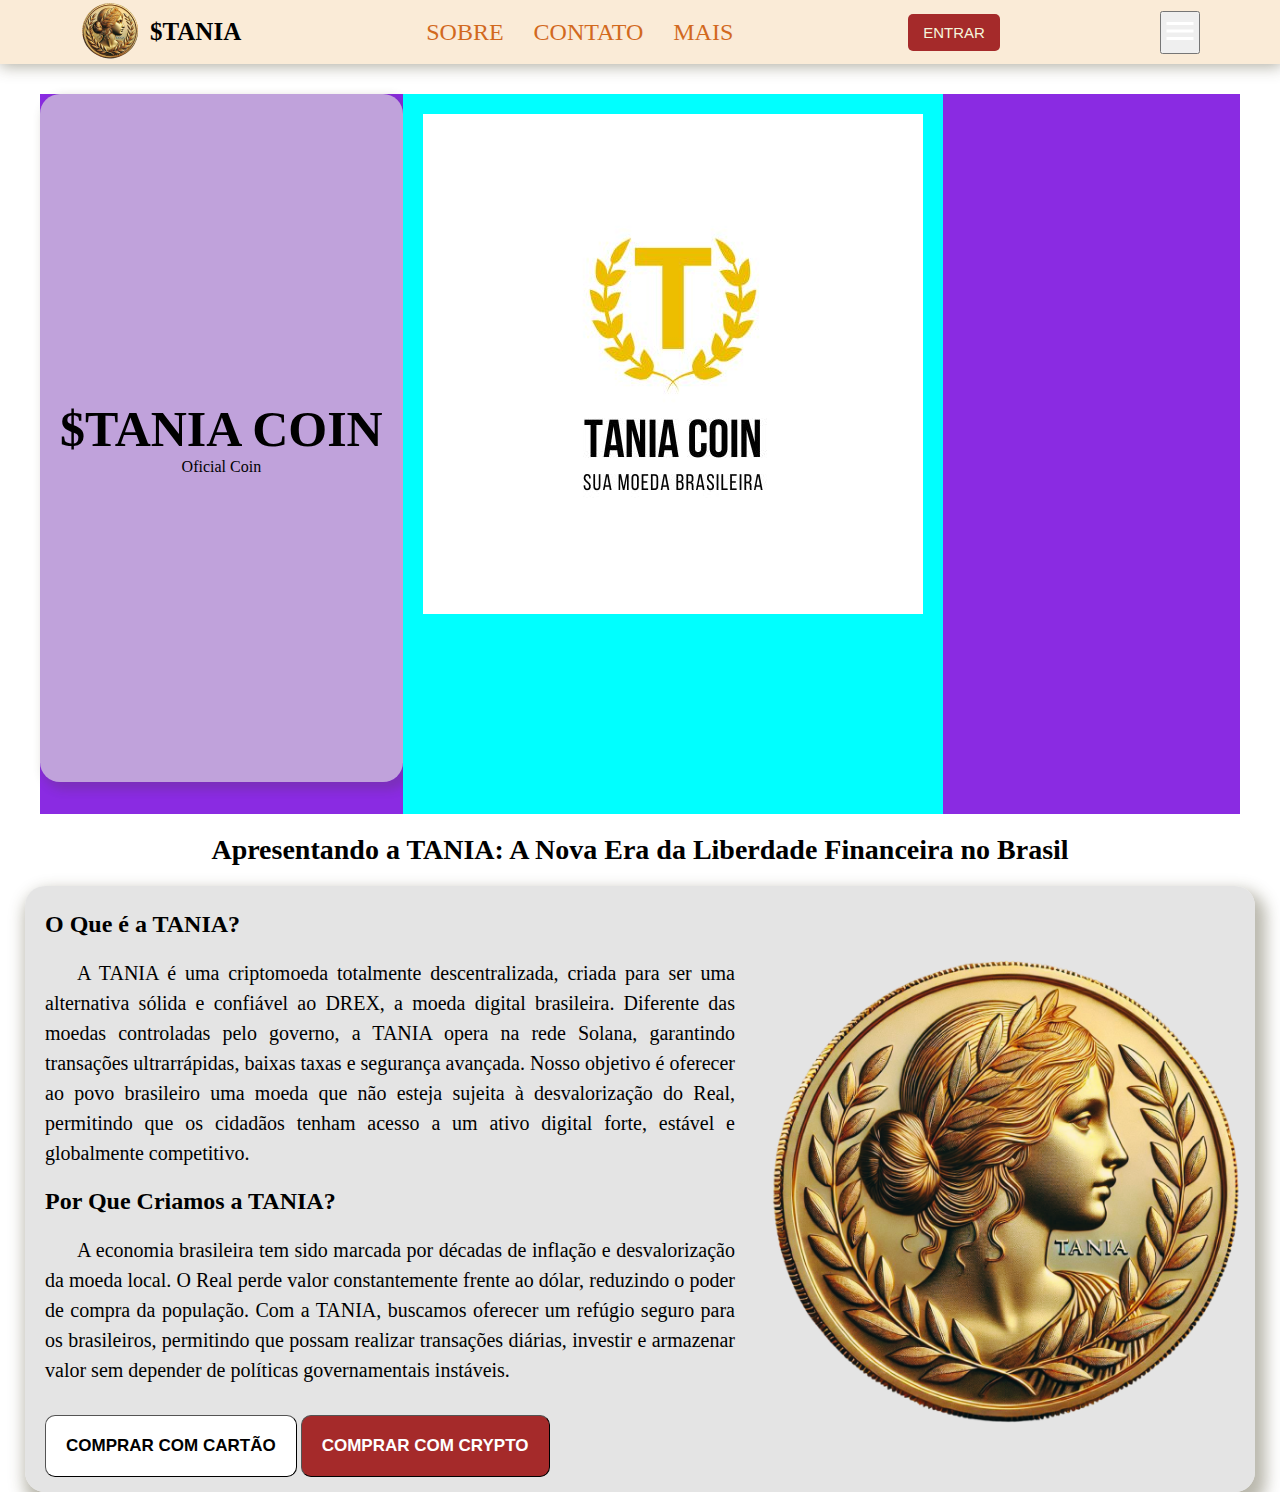
==== index.html @ 2df61f04 "adicionando novas funcionalidades" ====
<!DOCTYPE html>
<html lang="pt-br">
<head>
    <meta charset="UTF-8">
    <meta name="viewport" content="width=device-width, initial-scale=1.0">
    <title>TANIA COIN</title>
    <link rel="stylesheet" href="style.css">

    <!-- https://melaniameme.com/ -->

</head>
<body>

    <header>
        <nav class="nav-bar">
            <div class="nav-logo">
                <a href="/index.html"><img src="img/moeda_logo_60x60.png" alt="alt"></a>
                <p>$TANIA</p>
            </div>

            <div class="nav-list">
                <ul>
                    <li class="nav-item"><a href="#" class="nav-link">SOBRE</a></li>
                    <li class="nav-item"><a href="#" class="nav-link">CONTATO</a></li>
                    <li class="nav-item"><a href="#" class="nav-link">MAIS</a></li>
                </ul>
            </div>

            <div class="login-button">
                <button><a href="#">ENTRAR</a></button>
            </div>

            <div class="mobile-menu-icon">
                <button onclick="menuShow()"><img class="icon" src="img/icon/menu_white_36dp.svg"></button>
            </div>
        </nav>

        <!-- menu responsivo para celular-->
        <div class="mobile-menu">
            <ul>
                <li class="nav-item"><a href="#" class="nav-link">SOBRE</a></li>
                <li class="nav-item"><a href="#" class="nav-link">CONTATO</a></li>
                <li class="nav-item"><a href="#" class="nav-link">MAIS</a></li>
            </ul>

            <div class="login-button">
                <button><a href="#">ENTRAR</a></button>
            </div>
        </div>
    </header>


    <!-- Seção principal -->
    <main>
        <section class="secao-main">
            <div class="div-intro">
                <h1>$TANIA COIN</h1>
                <p>Oficial Coin</p>
                
            </div>

            <div class="div-intro-foto_wallpaper">
                <img src="img/wallpaper/foto_wallpaper_intro_white.jpg" alt="">
            </div>
        </section>

        <div class="quebra-texto">
            <h1>Apresentando a TANIA: A Nova Era da Liberdade Financeira no Brasil</h1>
        </div>

        <section class="secao-main2">
            
            <div class="div-texto">
              
                <h2>O Que é a TANIA?</h2>
                
                <p>A TANIA é uma criptomoeda totalmente descentralizada, criada para ser uma alternativa sólida e confiável ao DREX, a moeda digital brasileira. Diferente das moedas controladas pelo governo, a TANIA opera na rede Solana, garantindo transações ultrarrápidas, baixas taxas e segurança avançada.
                Nosso objetivo é oferecer ao povo brasileiro uma moeda que não esteja sujeita à desvalorização do Real, permitindo que os cidadãos tenham acesso a um ativo digital forte, estável e globalmente competitivo.</p>

                <h2>Por Que Criamos a TANIA?</h2>
                
                <p>A economia brasileira tem sido marcada por décadas de inflação e desvalorização da moeda local. O Real perde valor constantemente frente ao dólar, reduzindo o poder de compra da população. Com a TANIA, buscamos oferecer um refúgio seguro para os brasileiros, permitindo que possam realizar transações diárias, investir e armazenar valor sem depender de políticas governamentais instáveis.</p>

                <div class="btn-compras">
                    <button class="btn-buy-card">COMPRAR COM CARTÃO</button>
                    <button class="btn-buy-crypto">COMPRAR COM CRYPTO</button>
                </div>

            </div>

            <div class="div-foto">
                <h1><img src="img/moeda_logo_1080x1080.png" alt="foto" width="500px" height="500px"></h1>
            </div>

        </section>
    </main>
</body>
</html>
---- style.css ----
* {
    padding: 0px;
    margin: 0px;
}

:root {
    --font-primary: 'PlayfairDisplay-VariableFont_wght', serif;
    --font-secondary: 'BebasNeue-Regular', sans-serif;
}

/* --------------------- configuração dos menu (inicio) --------------------- */

header {
    background-color: antiquewhite;
    margin-bottom: 30px;
}

.nav-bar {
    color: black;
    display: flex;
    align-items: center;
    justify-content: space-around;
    box-shadow: 1px 1px 15px 1px rgba(71, 66, 37, 0.445);
}

.nav-logo {
    display: flex;
    align-items: center;
}

.nav-logo p {
    font-family: var(--font-primary);
    padding: 10px;
    font-weight: bolder;
    font-size: 25px;
}

.nav-list {
    display: flex;
    align-items: center;
}

.nav-list ul {
    display: flex;
    justify-content: center;
    list-style: none;
}

li:hover {
    /* colocar depois */
}

.nav-item {
    margin: 0 15px;
}

.nav-link {
    text-decoration: none;
    font-size: 1.5rem;
    color: chocolate;
    font-weight: 400;
}

.login.button {
    padding: 10px;
}

button:hover {
    box-shadow: 1px 1px 15px 8px rgba(231, 202, 39, 0.651);
}

.login-button button {
    border: none;
    background-color: brown;
    padding: 10px 15px;
    border-radius: 5px;
}


.login-button button > a {
    font-family: Arial, Helvetica, sans-serif;
    font-size: 15px;
    text-decoration: none;
    color: beige;
}


/*adicionar mais tarde as funcoes do mobile menu */
.mobile-menu {
    display: none;
}



/* -------------------- secao 1 inicio do site -------------------- */
.secao-main {
    margin: auto;
    text-align: center;
    max-width: 1200px;
    height: 80vh;
    display: flex;
    background-color: blueviolet;
}

.div-intro {
    font-family: var(--font-primary);
    padding: 20px;
    background-color: rgba(216, 216, 216, 0.692);
    border-radius: 20px;
    box-shadow: 5px 5px 10px 3px rgba(71, 66, 37, 0.205);
    
    /* Centraliza a div dentro do container */
    display: flex;
    flex-direction: column;
    justify-content: center; /* Centraliza verticalmente */
    align-items: center; /* Centraliza horizontalmente */
    height: 90%; /* Garante que ocupa 90% a altura do container */
}



.div-intro-foto_wallpaper {
    padding: 20px;
    background-color: aqua;
}



.secao-main h1 {
    font-size: 50px;
}


.quebra-texto {
    text-align: center;
    padding: 20px;
    font-size: 14px;
}

.secao-main2 {
    margin: auto;
    align-items: center;
    background-color: rgba(216, 216, 216, 0.692);
    display: flex;
    justify-content: space-around; /* organiza os itens no centro */
    padding: 15px;
    max-width: 1200px;
    border-radius: 20px;
    box-shadow: 5px 10px 15px 6px rgba(71, 66, 37, 0.377);
}

.div-texto {
    max-width: 700px;
}

.div-texto h2 {
    padding: 10px 10px 10px 0px;
}

.div-texto p {
    line-height: 1.5; /*espaços entre linhas*/
    text-indent: 2rem; /* indenta o texto */
    padding: 10px 10px 10px 0px;
    text-align: justify;
    font-size: 20px;
}


.btn-compras {
    margin-top: 20px;
}

.btn-buy-card {
    font-weight: bolder;
    font-size: 17px;
    padding: 20px;
    border-radius: 10px;
    border-width: 1px;
    background-color: rgb(255, 255, 255);
}

.btn-buy-crypto {
    font-weight: bolder;
    font-size: 17px;
    color: white;
    padding: 20px;
    border-radius: 10px;
    border-width: 1px;
    background-color: brown;
}

.div-foto {
    text-align: center;
    width: 30rem;
}
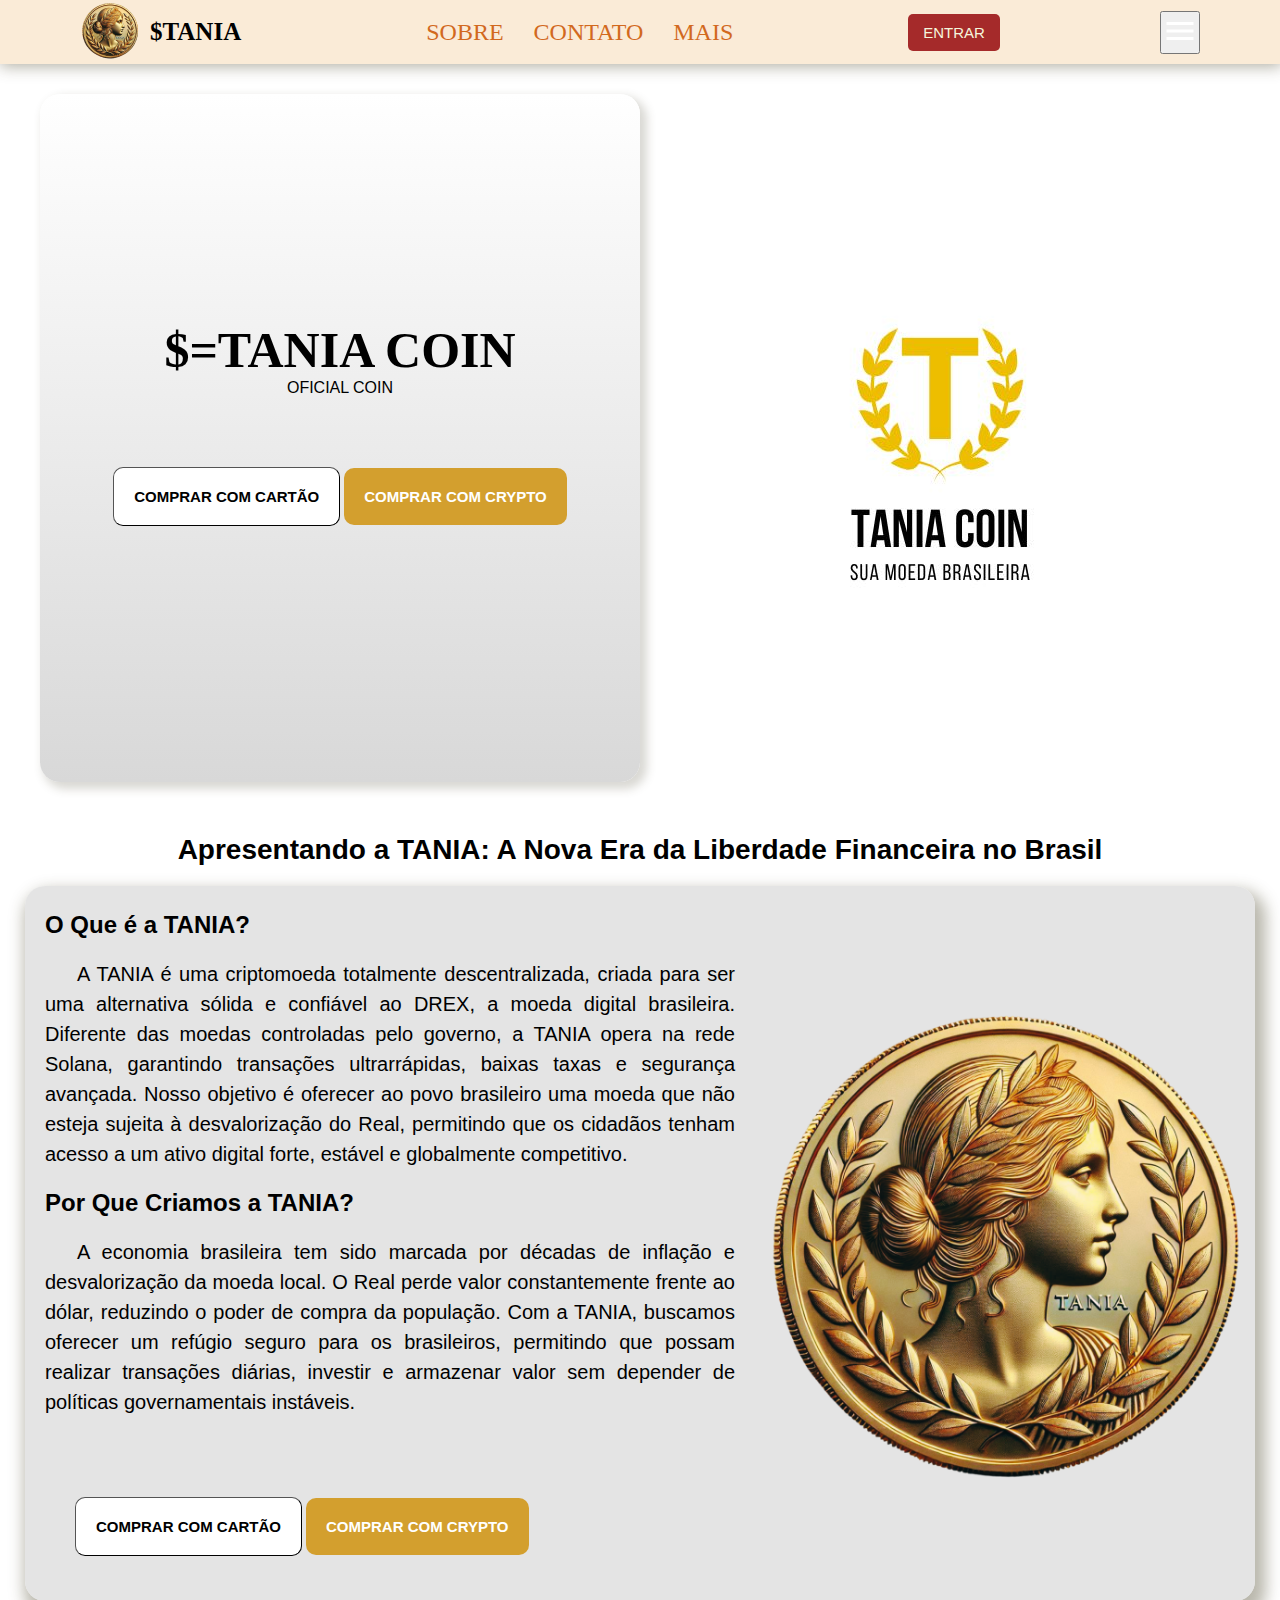
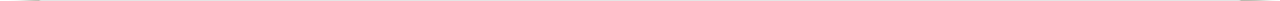
==== commit ec10cd1d: "ANIMACAO NA IMG PRINCIPAL" ====
--- a/index.html
+++ b/index.html
@@ -54,13 +54,18 @@
     <main>
         <section class="secao-main">
             <div class="div-intro">
-                <h1>$TANIA COIN</h1>
-                <p>Oficial Coin</p>
+                <h1>$=TANIA COIN</h1>
+                <p>OFICIAL COIN</p>
+
+                <div class="btn-compras">
+                    <button class="btn-buy-card">COMPRAR COM CARTÃO</button>
+                    <button class="btn-buy-crypto">COMPRAR COM CRYPTO</button>
+                </div>
                 
             </div>
 
             <div class="div-intro-foto_wallpaper">
-                <img src="img/wallpaper/foto_wallpaper_intro_white.jpg" alt="">
+                <img src="img/wallpaper/foto_wallpaper_intro_white.jpg" id="foto-wallpaper" alt="img T">
             </div>
         </section>
 
@@ -94,5 +99,8 @@
 
         </section>
     </main>
+
+    <script src="script.js"></script>
+
 </body>
 </html>--- a/style.css
+++ b/style.css
@@ -99,15 +99,17 @@
     max-width: 1200px;
     height: 80vh;
     display: flex;
-    background-color: blueviolet;
+    
+    
 }
 
 .div-intro {
+    flex: 1; /* Faz com que as duas divs ocupem o mesmo espaço */
     font-family: var(--font-primary);
     padding: 20px;
-    background-color: rgba(216, 216, 216, 0.692);
+    background-image: linear-gradient(to top, rgb(216, 216, 216), rgb(255, 255, 255));
     border-radius: 20px;
-    box-shadow: 5px 5px 10px 3px rgba(71, 66, 37, 0.205);
+    box-shadow: 5px 5px 10px 2px rgba(71, 66, 37, 0.205);
     
     /* Centraliza a div dentro do container */
     display: flex;
@@ -117,12 +119,23 @@
     height: 90%; /* Garante que ocupa 90% a altura do container */
 }
 
+.div-intro p {
+    font-family: var(--font-secondary);
+    font-weight: 500;
+    transition: 0.9s;
+}
 
 
 .div-intro-foto_wallpaper {
-    padding: 20px;
-    background-color: aqua;
-}
+    display: flex;
+    text-align: center;
+    align-items: center;
+    flex-direction: column;
+    justify-content: center;
+    flex: 1; /* Faz com que as duas divs ocupem o mesmo espaço */
+    padding: 20px;
+}
+
 
 
 
@@ -135,6 +148,7 @@
     text-align: center;
     padding: 20px;
     font-size: 14px;
+    font-family: var(--font-secondary);
 }
 
 .secao-main2 {
@@ -154,10 +168,12 @@
 }
 
 .div-texto h2 {
+    font-family: var(--font-secondary);
     padding: 10px 10px 10px 0px;
 }
 
 .div-texto p {
+    font-family: var(--font-secondary);
     line-height: 1.5; /*espaços entre linhas*/
     text-indent: 2rem; /* indenta o texto */
     padding: 10px 10px 10px 0px;
@@ -167,12 +183,13 @@
 
 
 .btn-compras {
-    margin-top: 20px;
+    padding: 30px;
+    padding-top: 70px;
 }
 
 .btn-buy-card {
     font-weight: bolder;
-    font-size: 17px;
+    font-size: 15px;
     padding: 20px;
     border-radius: 10px;
     border-width: 1px;
@@ -181,15 +198,17 @@
 
 .btn-buy-crypto {
     font-weight: bolder;
-    font-size: 17px;
+    font-size: 15px;
     color: white;
     padding: 20px;
     border-radius: 10px;
     border-width: 1px;
-    background-color: brown;
+    background-color: rgb(211, 159, 46);
+    border: none;
 }
 
 .div-foto {
     text-align: center;
     width: 30rem;
 }
+
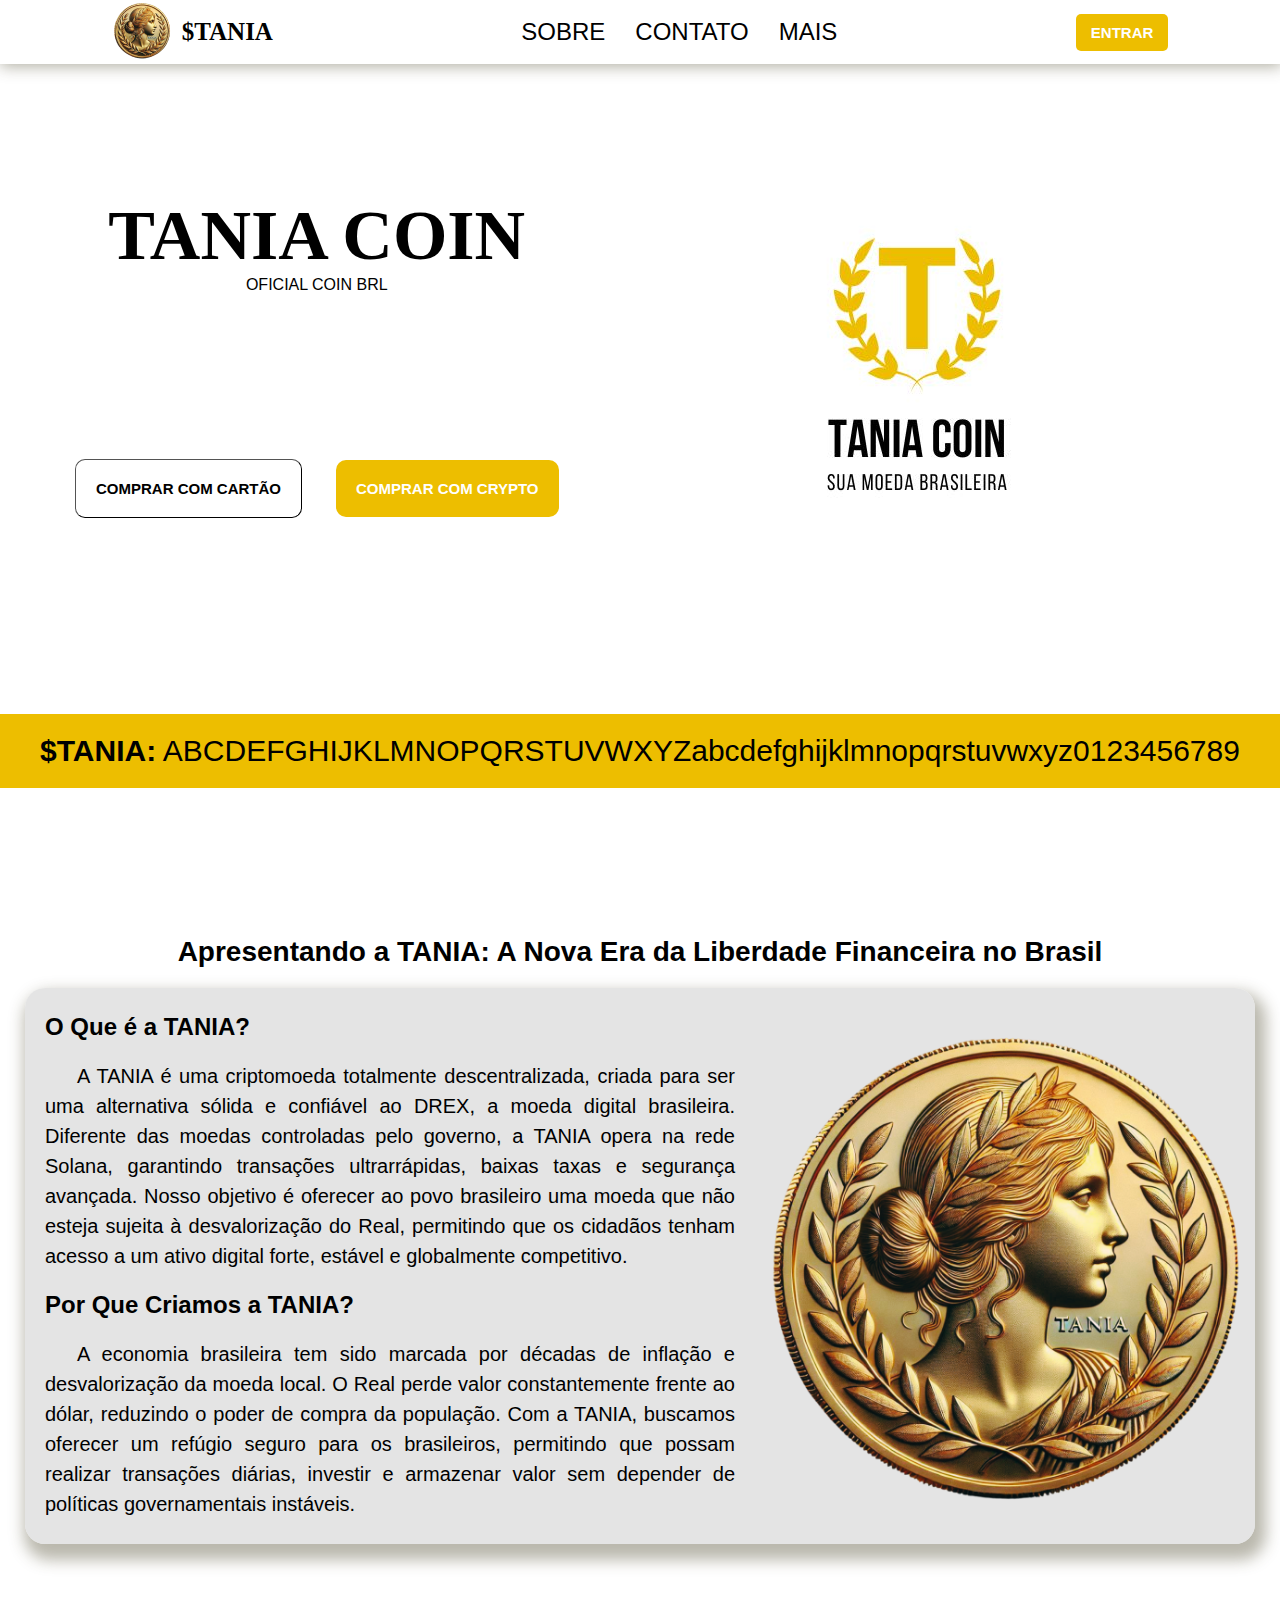
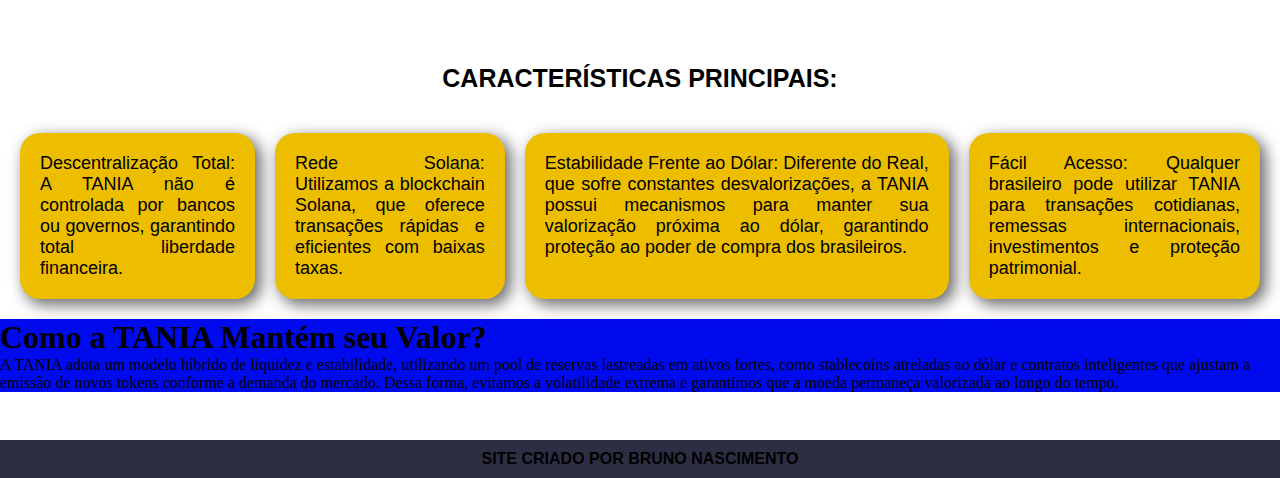
==== commit 7da2e84d: "dando continuidade do projeto" ====
--- a/index.html
+++ b/index.html
@@ -54,8 +54,8 @@
     <main>
         <section class="secao-main">
             <div class="div-intro">
-                <h1>$=TANIA COIN</h1>
-                <p>OFICIAL COIN</p>
+                <h1>TANIA COIN</h1>
+                <p>OFICIAL COIN BRL</p>
 
                 <div class="btn-compras">
                     <button class="btn-buy-card">COMPRAR COM CARTÃO</button>
@@ -67,8 +67,17 @@
             <div class="div-intro-foto_wallpaper">
                 <img src="img/wallpaper/foto_wallpaper_intro_white.jpg" id="foto-wallpaper" alt="img T">
             </div>
+
         </section>
 
+        <section class="secao-token-id">
+            <div class="div-token">
+                <h1> <strong>$TANIA:</strong> ABCDEFGHIJKLMNOPQRSTUVWXYZabcdefghijklmnopqrstuvwxyz0123456789 
+                </h1>
+            </div>
+        </section>
+
+        
         <div class="quebra-texto">
             <h1>Apresentando a TANIA: A Nova Era da Liberdade Financeira no Brasil</h1>
         </div>
@@ -86,11 +95,6 @@
                 
                 <p>A economia brasileira tem sido marcada por décadas de inflação e desvalorização da moeda local. O Real perde valor constantemente frente ao dólar, reduzindo o poder de compra da população. Com a TANIA, buscamos oferecer um refúgio seguro para os brasileiros, permitindo que possam realizar transações diárias, investir e armazenar valor sem depender de políticas governamentais instáveis.</p>
 
-                <div class="btn-compras">
-                    <button class="btn-buy-card">COMPRAR COM CARTÃO</button>
-                    <button class="btn-buy-crypto">COMPRAR COM CRYPTO</button>
-                </div>
-
             </div>
 
             <div class="div-foto">
@@ -98,6 +102,50 @@
             </div>
 
         </section>
+
+        <section class="secao-main3">
+
+            <div class="div-caracteristicas">
+                
+                <h1>
+                    CARACTERÍSTICAS PRINCIPAIS:
+                </h1>
+                
+                <div class="div-texto-caracteristicas">
+                    <p class="text-item">
+                        Descentralização Total: A TANIA não é controlada por bancos ou governos, garantindo total liberdade financeira.
+                    </p>
+
+                    <p class="text-item">
+                        Rede Solana: Utilizamos a blockchain Solana, que oferece transações rápidas e eficientes com baixas taxas.                       
+                    </p>
+
+                    <p class="text-item">
+                        Estabilidade Frente ao Dólar: Diferente do Real, que sofre constantes desvalorizações, a TANIA possui mecanismos para manter sua valorização próxima ao dólar, garantindo proteção ao poder de compra dos brasileiros.
+                    </p>
+                
+                    <p class="text-item">
+                        Fácil Acesso: Qualquer brasileiro pode utilizar TANIA para transações cotidianas, remessas internacionais, investimentos e proteção patrimonial.
+                    </p>
+                </div>
+            </div>
+
+        </section>
+
+        <section class="secao-main4">
+
+            <div class="div-conteudo">
+                <h1>Como a TANIA Mantém seu Valor?</h1>
+                <p>
+                    A TANIA adota um modelo híbrido de liquidez e estabilidade, utilizando um pool de reservas lastreadas em ativos fortes, como stablecoins atreladas ao dólar e contratos inteligentes que ajustam a emissão de novos tokens conforme a demanda do mercado. Dessa forma, evitamos a volatilidade extrema e garantimos que a moeda permaneça valorizada ao longo do tempo.
+                </p>
+            </div>
+
+        </section>
+
+
+        <footer>SITE CRIADO POR BRUNO NASCIMENTO</footer>
+
     </main>
 
     <script src="script.js"></script>
--- a/style.css
+++ b/style.css
@@ -3,6 +3,35 @@
     margin: 0px;
 }
 
+/* cores composta */
+:root {
+    --cor-composto1: #F5EC20;
+    --cor-composto2: #F59F20;
+    --cor-composto3: #F57B20;
+    --cor-composto4: #AD932B;
+    --cor-composto5: #6E5837;
+    --cor-composto6: #6E6337;
+    --cor-composto7: #000BED; 
+    --cor-composto8: #0056ED;
+    --cor-composto9: #4200ED;
+    --cor-composto10: #374B6E;
+    --cor-composto11: #2D2E43;
+    --cor-composto12: #7500ED;
+    --cor-composto13: #46376E;
+}
+
+
+/*cores monocromatico*/
+:root {
+    --cor1: #EDBE00; /* Cor Principal*/
+    --cor2: #CAA23C;
+    --cor3: #A0884A;
+    --cor4: #75694A;
+    --cor5: #4B463C;
+    --cor6: #33312B;
+}
+
+
 :root {
     --font-primary: 'PlayfairDisplay-VariableFont_wght', serif;
     --font-secondary: 'BebasNeue-Regular', sans-serif;
@@ -11,7 +40,7 @@
 /* --------------------- configuração dos menu (inicio) --------------------- */
 
 header {
-    background-color: antiquewhite;
+    background-color: white;
     margin-bottom: 30px;
 }
 
@@ -37,13 +66,13 @@
 
 .nav-list {
     display: flex;
-    align-items: center;
+    align-items: center;   
 }
 
 .nav-list ul {
     display: flex;
     justify-content: center;
-    list-style: none;
+    list-style: none;   
 }
 
 li:hover {
@@ -55,10 +84,10 @@
 }
 
 .nav-link {
+    font-family: var(--font-secondary);
     text-decoration: none;
     font-size: 1.5rem;
-    color: chocolate;
-    font-weight: 400;
+    color: black;
 }
 
 .login.button {
@@ -71,7 +100,7 @@
 
 .login-button button {
     border: none;
-    background-color: brown;
+    background-color: var(--cor1);
     padding: 10px 15px;
     border-radius: 5px;
 }
@@ -81,7 +110,8 @@
     font-family: Arial, Helvetica, sans-serif;
     font-size: 15px;
     text-decoration: none;
-    color: beige;
+    color: white;
+    font-weight: 600;
 }
 
 
@@ -90,6 +120,11 @@
     display: none;
 }
 
+/*adicionar mais tarde as funcoes do mobile menu */
+.mobile-menu-icon {
+    display: none;
+}
+
 
 
 /* -------------------- secao 1 inicio do site -------------------- */
@@ -97,32 +132,59 @@
     margin: auto;
     text-align: center;
     max-width: 1200px;
-    height: 80vh;
+    /*height: 80vh;*/
     display: flex;
     
     
 }
 
 .div-intro {
-    flex: 1; /* Faz com que as duas divs ocupem o mesmo espaço */
     font-family: var(--font-primary);
     padding: 20px;
-    background-image: linear-gradient(to top, rgb(216, 216, 216), rgb(255, 255, 255));
-    border-radius: 20px;
-    box-shadow: 5px 5px 10px 2px rgba(71, 66, 37, 0.205);
     
     /* Centraliza a div dentro do container */
     display: flex;
     flex-direction: column;
     justify-content: center; /* Centraliza verticalmente */
     align-items: center; /* Centraliza horizontalmente */
-    height: 90%; /* Garante que ocupa 90% a altura do container */
+}
+
+.div-intro h1 {
+    font-size: 70px;
 }
 
 .div-intro p {
     font-family: var(--font-secondary);
     font-weight: 500;
     transition: 0.9s;
+}
+
+
+.btn-compras {
+    padding-top: 150px;
+    
+}
+
+.btn-buy-card {
+    margin: 15px;
+    font-weight: bolder;
+    font-size: 15px;
+    padding: 20px;
+    border-radius: 10px;
+    border-width: 1px;
+    background-color: rgb(255, 255, 255);
+}
+
+.btn-buy-crypto {
+    margin: 15px;
+    font-weight: bolder;
+    font-size: 15px;
+    color: white;
+    padding: 20px;
+    border-radius: 10px;
+    border-width: 1px;
+    background-color: var(--cor1);
+    border: none;
 }
 
 
@@ -137,10 +199,20 @@
 }
 
 
-
-
-.secao-main h1 {
-    font-size: 50px;
+/* -------------------- secao 1 FINAL -------------------- */
+
+
+.div-token {
+    background-color: var(--cor1);
+    font-family: var(--font-secondary);
+    font-size: 15px;
+    text-align: center;
+    padding: 20px;
+    margin: 5rem 0px 8rem;
+}
+
+.div-token h1 {
+    font-weight: 500;
 }
 
 
@@ -151,6 +223,8 @@
     font-family: var(--font-secondary);
 }
 
+
+/* -------------------- secao 2 INICIO -------------------- */
 .secao-main2 {
     margin: auto;
     align-items: center;
@@ -161,6 +235,7 @@
     max-width: 1200px;
     border-radius: 20px;
     box-shadow: 5px 10px 15px 6px rgba(71, 66, 37, 0.377);
+    margin-bottom: 100px;
 }
 
 .div-texto {
@@ -182,33 +257,76 @@
 }
 
 
-.btn-compras {
-    padding: 30px;
-    padding-top: 70px;
-}
-
-.btn-buy-card {
+.div-foto {
+    text-align: center;
+    width: 30rem;
+}
+
+
+/* -------------------- secao 2 FINAL -------------------- */
+
+
+
+
+
+/* -------------------- secao 3 INCIO -------------------- */
+
+
+.div-caracteristicas {
+    text-align: center;
+    max-width: 1500px;
+    margin: auto;
+    font-family: var(--font-secondary);
+}
+
+.div-caracteristicas h1 {
+    font-size: 25px;
+    padding: 20px;
+}
+
+.div-texto-caracteristicas {
+    text-align: justify;
+    padding: 10px;
+    display: flex;
+    border-radius: 20px;
+}
+
+.div-texto-caracteristicas P {
+    font-size: 18px;
+}
+
+.text-item {
+    padding: 20px;
+    background-color: var(--cor1);
+    display: flex;
+    margin: 10px;
+    border-radius: 20px;
+    box-shadow: 5px 5px 15px 1px rgba(0, 0, 0, 0.589);
+}
+
+
+
+/* -------------------- secao 3 FINAL -------------------- */
+
+
+
+footer {
+    margin: 3rem 0px 0px 0px;
+    font-family: var(--font-secondary);
     font-weight: bolder;
-    font-size: 15px;
-    padding: 20px;
-    border-radius: 10px;
-    border-width: 1px;
-    background-color: rgb(255, 255, 255);
-}
-
-.btn-buy-crypto {
-    font-weight: bolder;
-    font-size: 15px;
-    color: white;
-    padding: 20px;
-    border-radius: 10px;
-    border-width: 1px;
-    background-color: rgb(211, 159, 46);
-    border: none;
-}
-
-.div-foto {
-    text-align: center;
-    width: 30rem;
-}
-
+    background-color: var(--cor-composto11);
+    padding: 10px;
+    text-align: center;
+}
+
+
+/* -------------------- SECAO 4 INCIO -------------------- */
+
+.div-conteudo {
+    background-color: #000BED;
+}
+
+
+
+
+/* -------------------- SECAO 4 FIM -------------------- */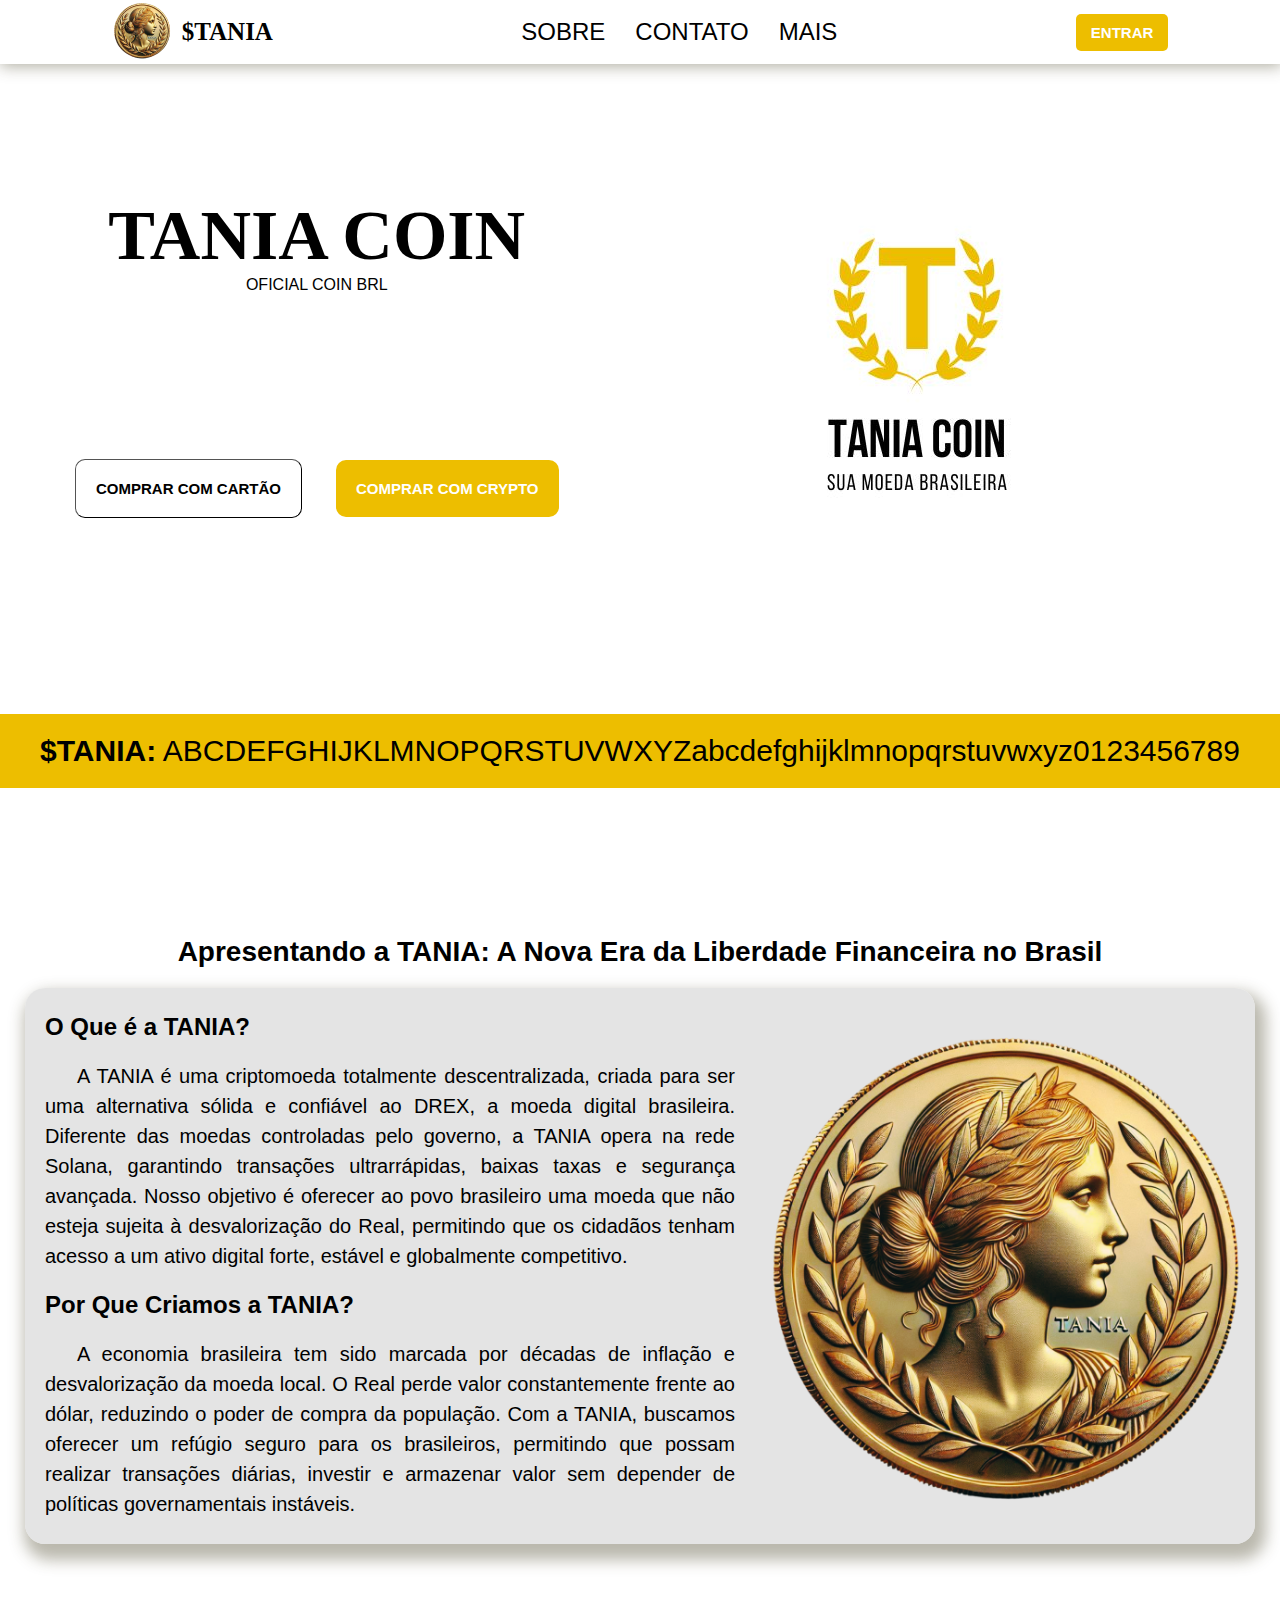
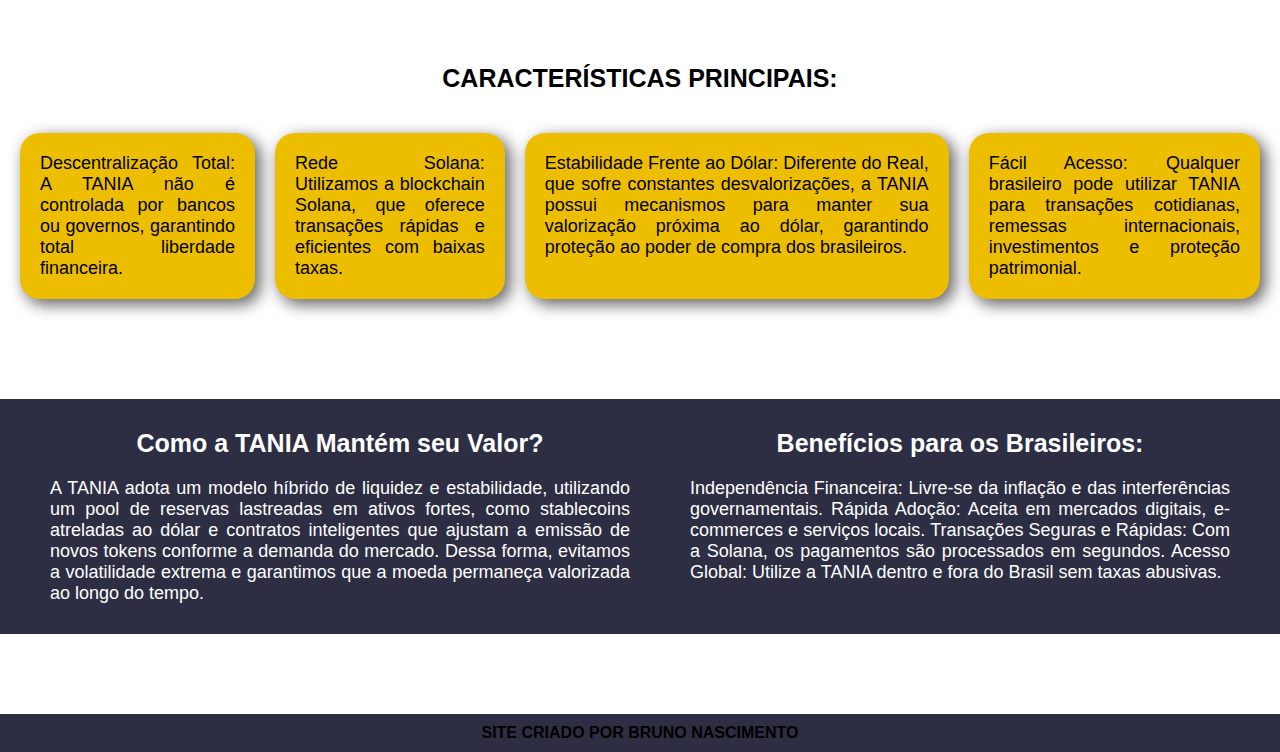
==== commit 9b35a611: "ajustes" ====
--- a/index.html
+++ b/index.html
@@ -141,6 +141,19 @@
                 </p>
             </div>
 
+            <div class="div-conteudo">
+                <h1>Benefícios para os Brasileiros:</h1>
+                <p>
+                    Independência Financeira: Livre-se da inflação e das interferências governamentais.
+
+                    Rápida Adoção: Aceita em mercados digitais, e-commerces e serviços locais.
+
+                    Transações Seguras e Rápidas: Com a Solana, os pagamentos são processados em segundos.
+
+                    Acesso Global: Utilize a TANIA dentro e fora do Brasil sem taxas abusivas.
+                </p>
+            </div>
+
         </section>
 
 
--- a/style.css
+++ b/style.css
@@ -322,10 +322,34 @@
 
 /* -------------------- SECAO 4 INCIO -------------------- */
 
+.secao-main4 {
+    text-align: center;
+    margin: 5rem 0px 5rem 0px;
+    padding: 20px;
+    background-color: var(--cor-composto11);
+    display: flex;
+    justify-content: center;
+}
+
 .div-conteudo {
-    background-color: #000BED;
-}
-
+    max-width: 600px;
+    margin: 0px 20px 0px 20px;
+}
+
+.div-conteudo h1 {
+    color: white;
+    padding: 10px;
+    font-family: var(--font-secondary);
+    font-size: 25px;
+}
+
+.div-conteudo p {
+    color: white;
+    font-family: var(--font-secondary);
+    text-align: justify;
+    padding: 10px;
+    font-size: 18px;
+}
 
 
 
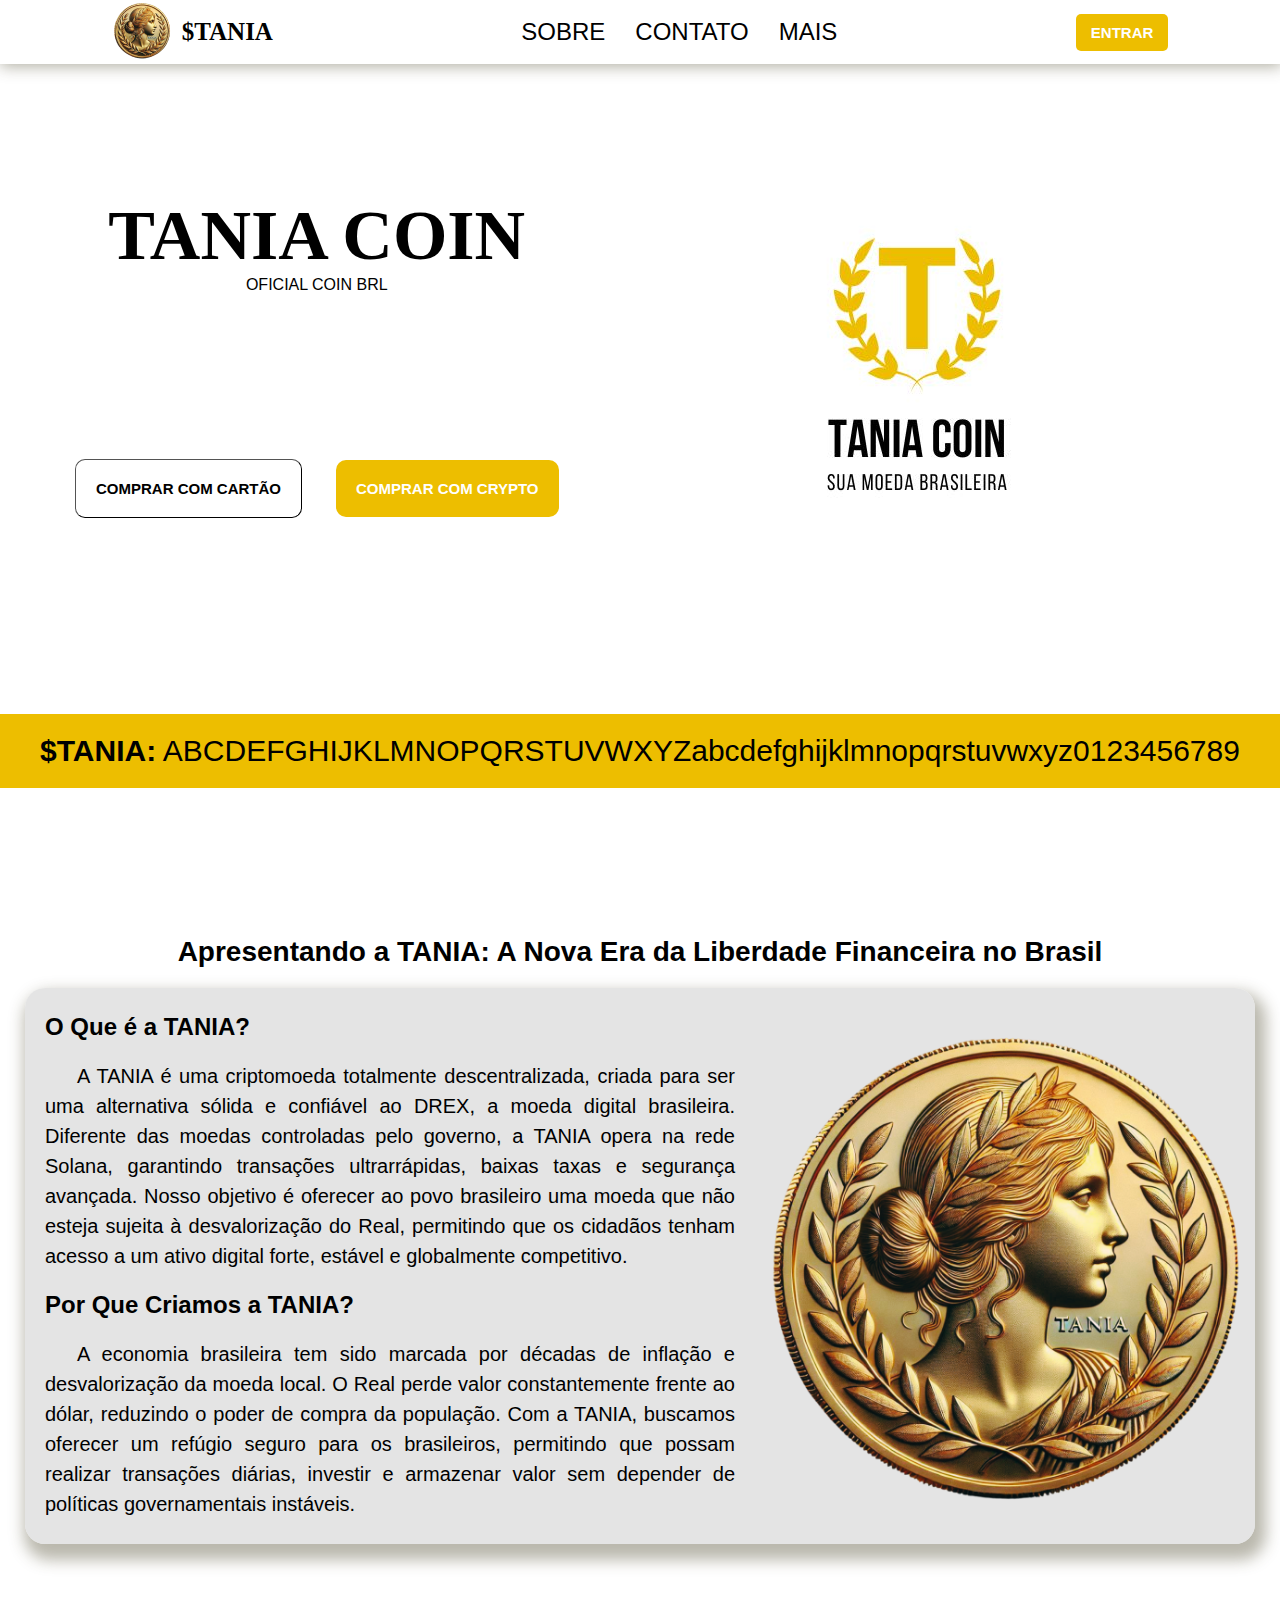
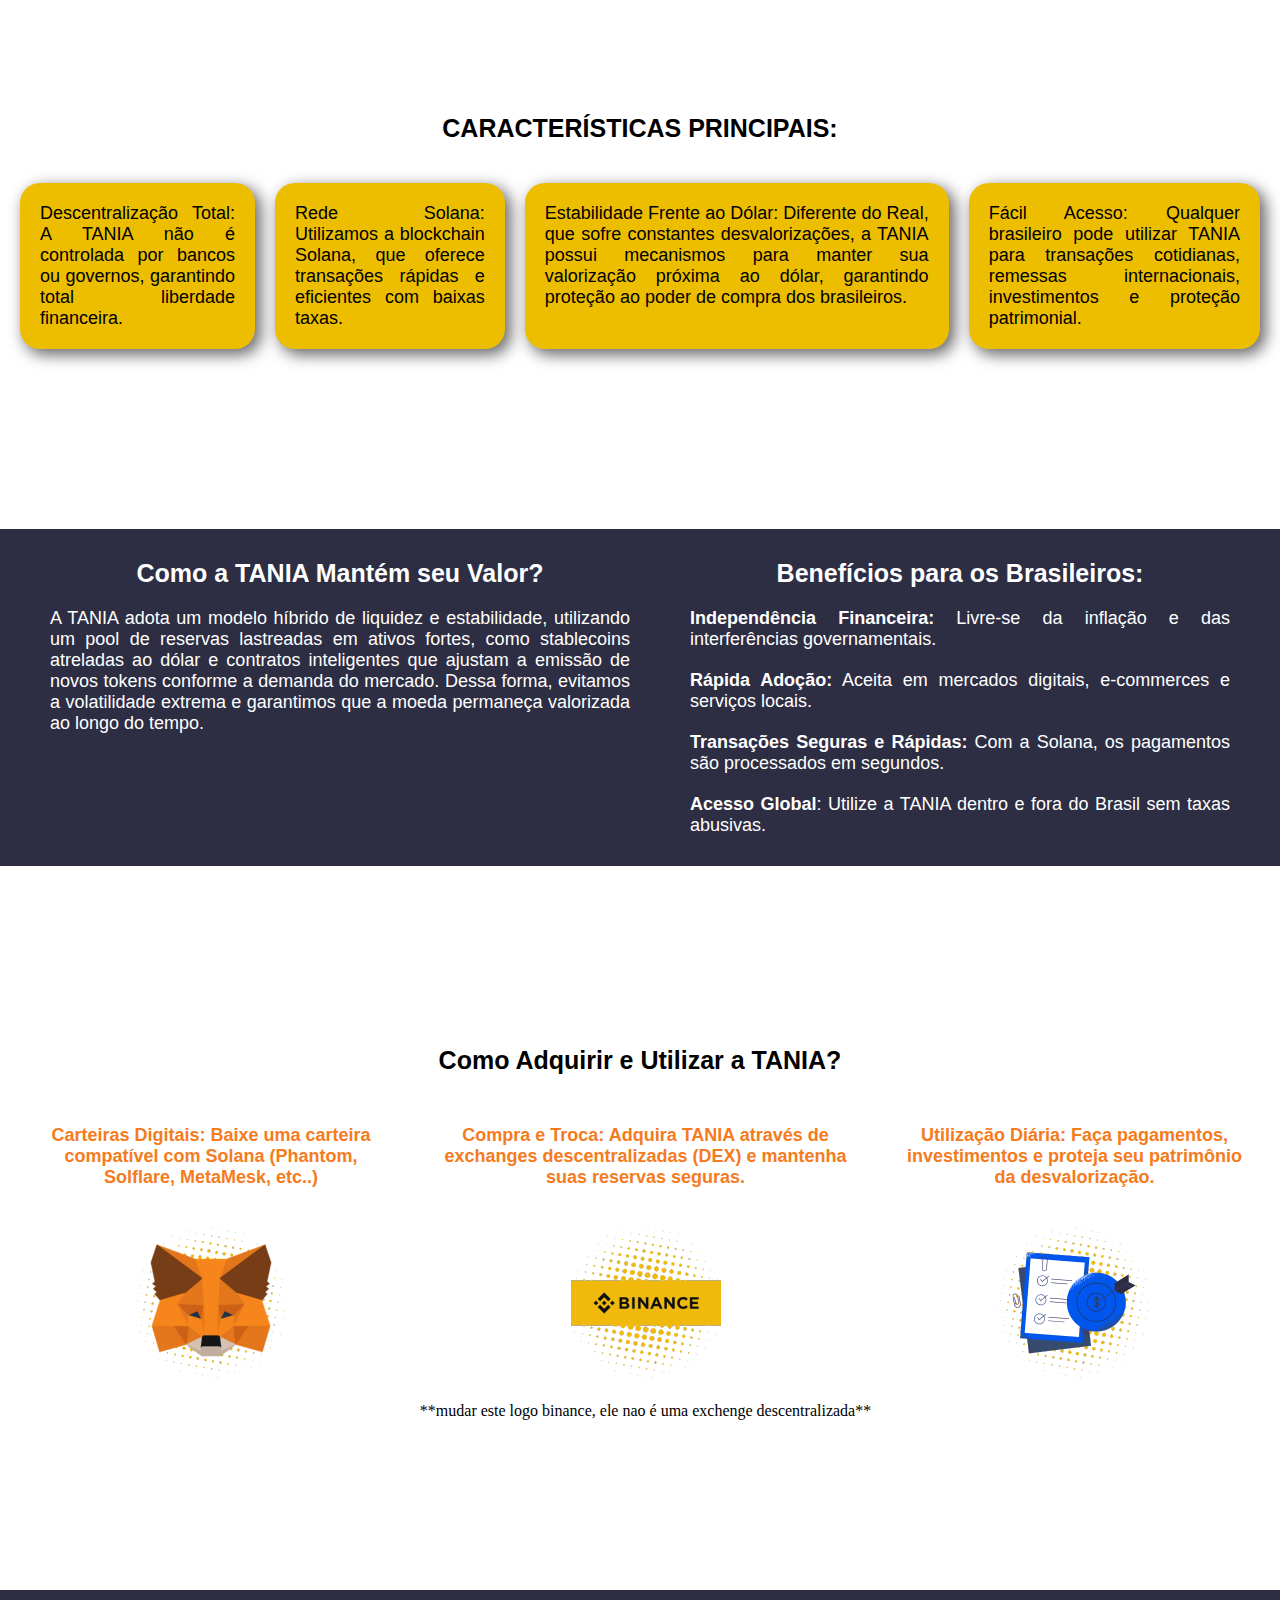
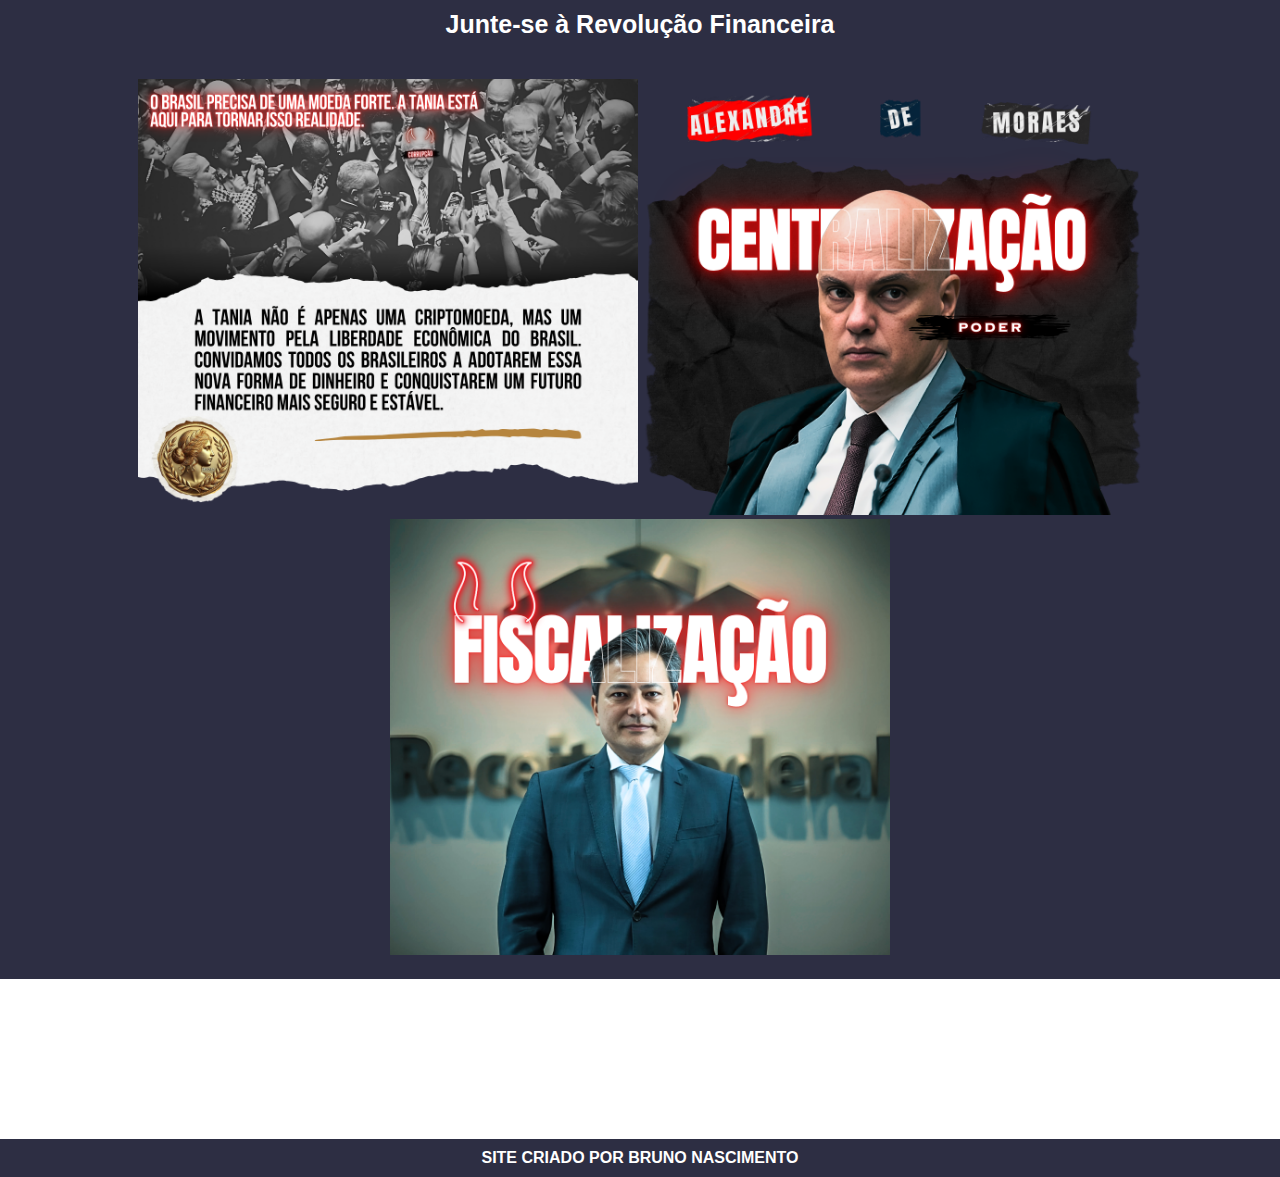
==== commit 2556293f: "grandes mudanças" ====
--- a/index.html
+++ b/index.html
@@ -144,16 +144,79 @@
             <div class="div-conteudo">
                 <h1>Benefícios para os Brasileiros:</h1>
                 <p>
-                    Independência Financeira: Livre-se da inflação e das interferências governamentais.
-
-                    Rápida Adoção: Aceita em mercados digitais, e-commerces e serviços locais.
-
-                    Transações Seguras e Rápidas: Com a Solana, os pagamentos são processados em segundos.
-
-                    Acesso Global: Utilize a TANIA dentro e fora do Brasil sem taxas abusivas.
-                </p>
-            </div>
-
+                    <strong>Independência Financeira:</strong> Livre-se da inflação e das interferências governamentais.
+                </p>
+
+                <p>
+                    <strong>Rápida Adoção:</strong> Aceita em mercados digitais, e-commerces e serviços locais.
+                </p>
+
+                <p>
+                    <strong>Transações Seguras e Rápidas:</strong> Com a Solana, os pagamentos são processados em segundos.
+                </p>
+
+                <p>
+                    <strong>Acesso Global</strong>: Utilize a TANIA dentro e fora do Brasil sem taxas abusivas.
+                </p>
+                
+            </div>
+
+        </section>
+
+        <section class="secao-main5">
+
+            <div class="div-title-como-adquirir">
+                <h1>Como Adquirir e Utilizar a TANIA?</h1>
+            </div>
+            
+            <div class="div-main-como-comprar">
+                
+                <div class="div-container">
+                    <h2>Carteiras Digitais: Baixe uma carteira compatível com Solana (Phantom, Solflare, MetaMesk, etc..)</h2>
+
+                    <div class="logo-itens">
+                        <img src="img/wallpaper/metamesk-150x150.png" alt="">
+                    </div>
+                </div>
+
+                <div class="div-container">
+                    <h2>Compra e Troca: Adquira TANIA através de exchanges descentralizadas (DEX) e mantenha suas reservas seguras.</h2>
+
+                    <div class="logo-itens">
+                        <img src="img/wallpaper/logo-binance-150x150.png" alt="">
+                    </div>
+                    **mudar este logo binance, ele nao é uma exchenge descentralizada**
+                </div>
+
+                <div class="div-container">
+                    <h2>Utilização Diária: Faça pagamentos, investimentos e proteja seu patrimônio da desvalorização.</h2>
+
+                    <div class="logo-itens">
+                        <img src="img/wallpaper/logo-check-150x150.png" alt="">
+                    </div>
+                </div>
+            </div>
+      
+        </section>
+
+        <section class="secao-main6">
+
+            <div class="div-title-como-adquirir">
+                <h1>Junte-se à Revolução Financeira</h1>
+            </div>
+                         
+            <div class="div-revolucao">
+
+                <div class="div-content">
+                    
+                    <img src="img/wallpaper/politicos.png" alt="" width="500px">
+                    <img src="img/wallpaper/alexandre-de-moraes.png" alt="" width="500px">
+                    <img src="img/wallpaper/Barreirinhas-1080x942.png" alt="" width="500px">
+                </div>
+
+               
+            </div>
+            
         </section>
 
 
--- a/style.css
+++ b/style.css
@@ -235,7 +235,7 @@
     max-width: 1200px;
     border-radius: 20px;
     box-shadow: 5px 10px 15px 6px rgba(71, 66, 37, 0.377);
-    margin-bottom: 100px;
+    margin-bottom: 150px;
 }
 
 .div-texto {
@@ -310,21 +310,12 @@
 
 
 
-footer {
-    margin: 3rem 0px 0px 0px;
-    font-family: var(--font-secondary);
-    font-weight: bolder;
-    background-color: var(--cor-composto11);
-    padding: 10px;
-    text-align: center;
-}
-
 
 /* -------------------- SECAO 4 INCIO -------------------- */
 
 .secao-main4 {
     text-align: center;
-    margin: 5rem 0px 5rem 0px;
+    margin: 10rem 0px 10rem 0px;
     padding: 20px;
     background-color: var(--cor-composto11);
     display: flex;
@@ -353,4 +344,83 @@
 
 
 
-/* -------------------- SECAO 4 FIM -------------------- */+/* -------------------- SECAO 4 FIM -------------------- */
+
+
+
+/* -------------------- SECAO 5 inicio -------------------- */
+
+.secao-main5 {
+    text-align: center;
+    margin-bottom: 10rem;
+    
+}
+
+.div-title-como-adquirir h1 {
+    font-size: 25px;
+    padding: 20px;
+    font-family: var(--font-secondary);
+}
+
+.div-main-como-comprar {
+    text-align: center;
+    padding: 10px;
+    display: flex;
+    margin: auto;
+}
+
+.div-container h2 {
+    font-family: var(--font-secondary);
+    font-size: 18px;
+    color: var(--cor-composto3);
+    padding: 20px;
+}
+
+.logo-itens {
+    margin: 20px;
+}
+
+/* -------------------- SECAO 5 FIM -------------------- */
+
+
+
+/* -------------------- SECAO 6 inicio -------------------- */
+
+.secao-main6 {
+    background-color: var(--cor-composto11);
+    margin: auto;
+    text-align: center;
+    color: white;
+}
+
+.div-revolucao {
+    display: flex;
+    margin: auto;
+    padding: 20px;
+    max-width: 1800px;
+    align-items: center;
+    justify-content: center;
+    font-family: var(--font-secondary);
+    
+}
+
+.div-content p {
+    padding: 20px;
+    font-size: 20px;
+}
+
+/* -------------------- SECAO 6 fim -------------------- */
+
+
+
+
+
+footer {
+    margin: 10rem 0px 0px 0px;
+    font-family: var(--font-secondary);
+    font-weight: bolder;
+    background-color: var(--cor-composto11);
+    padding: 10px;
+    text-align: center;
+    color: white;
+}
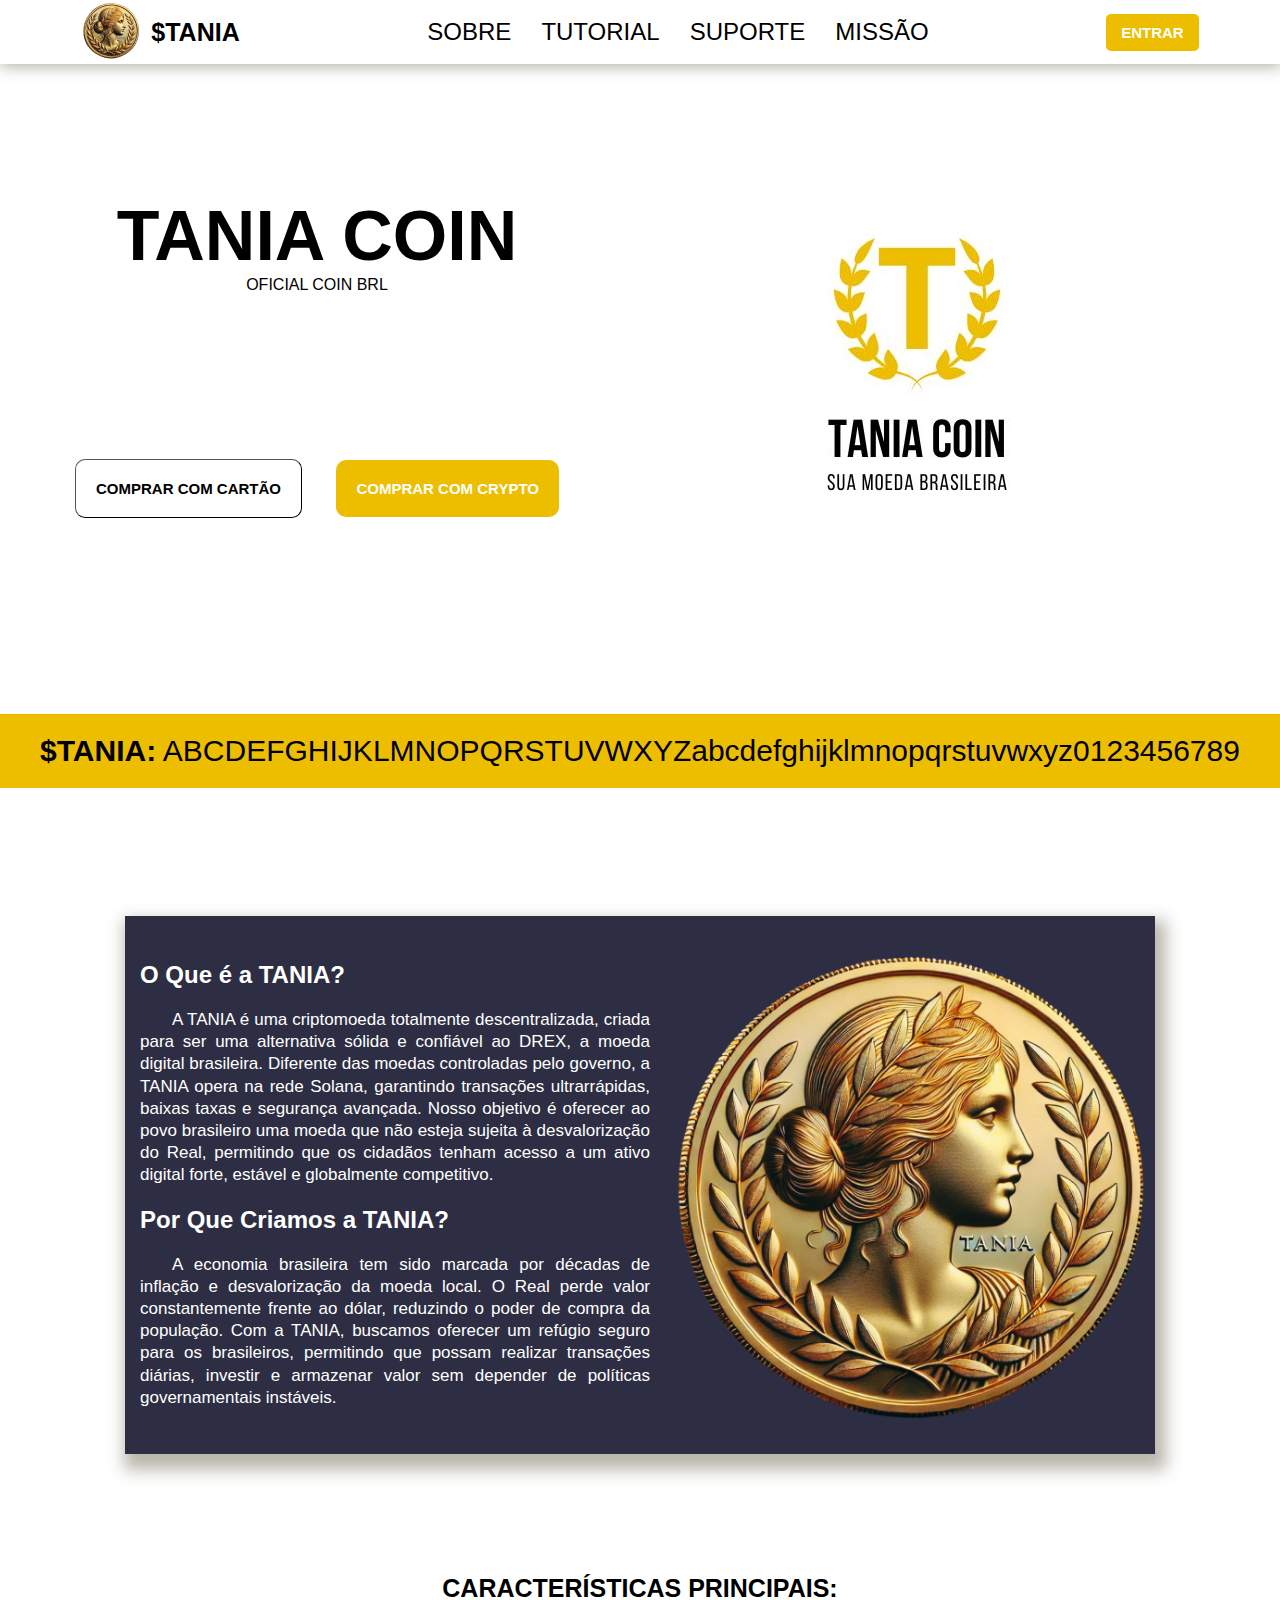
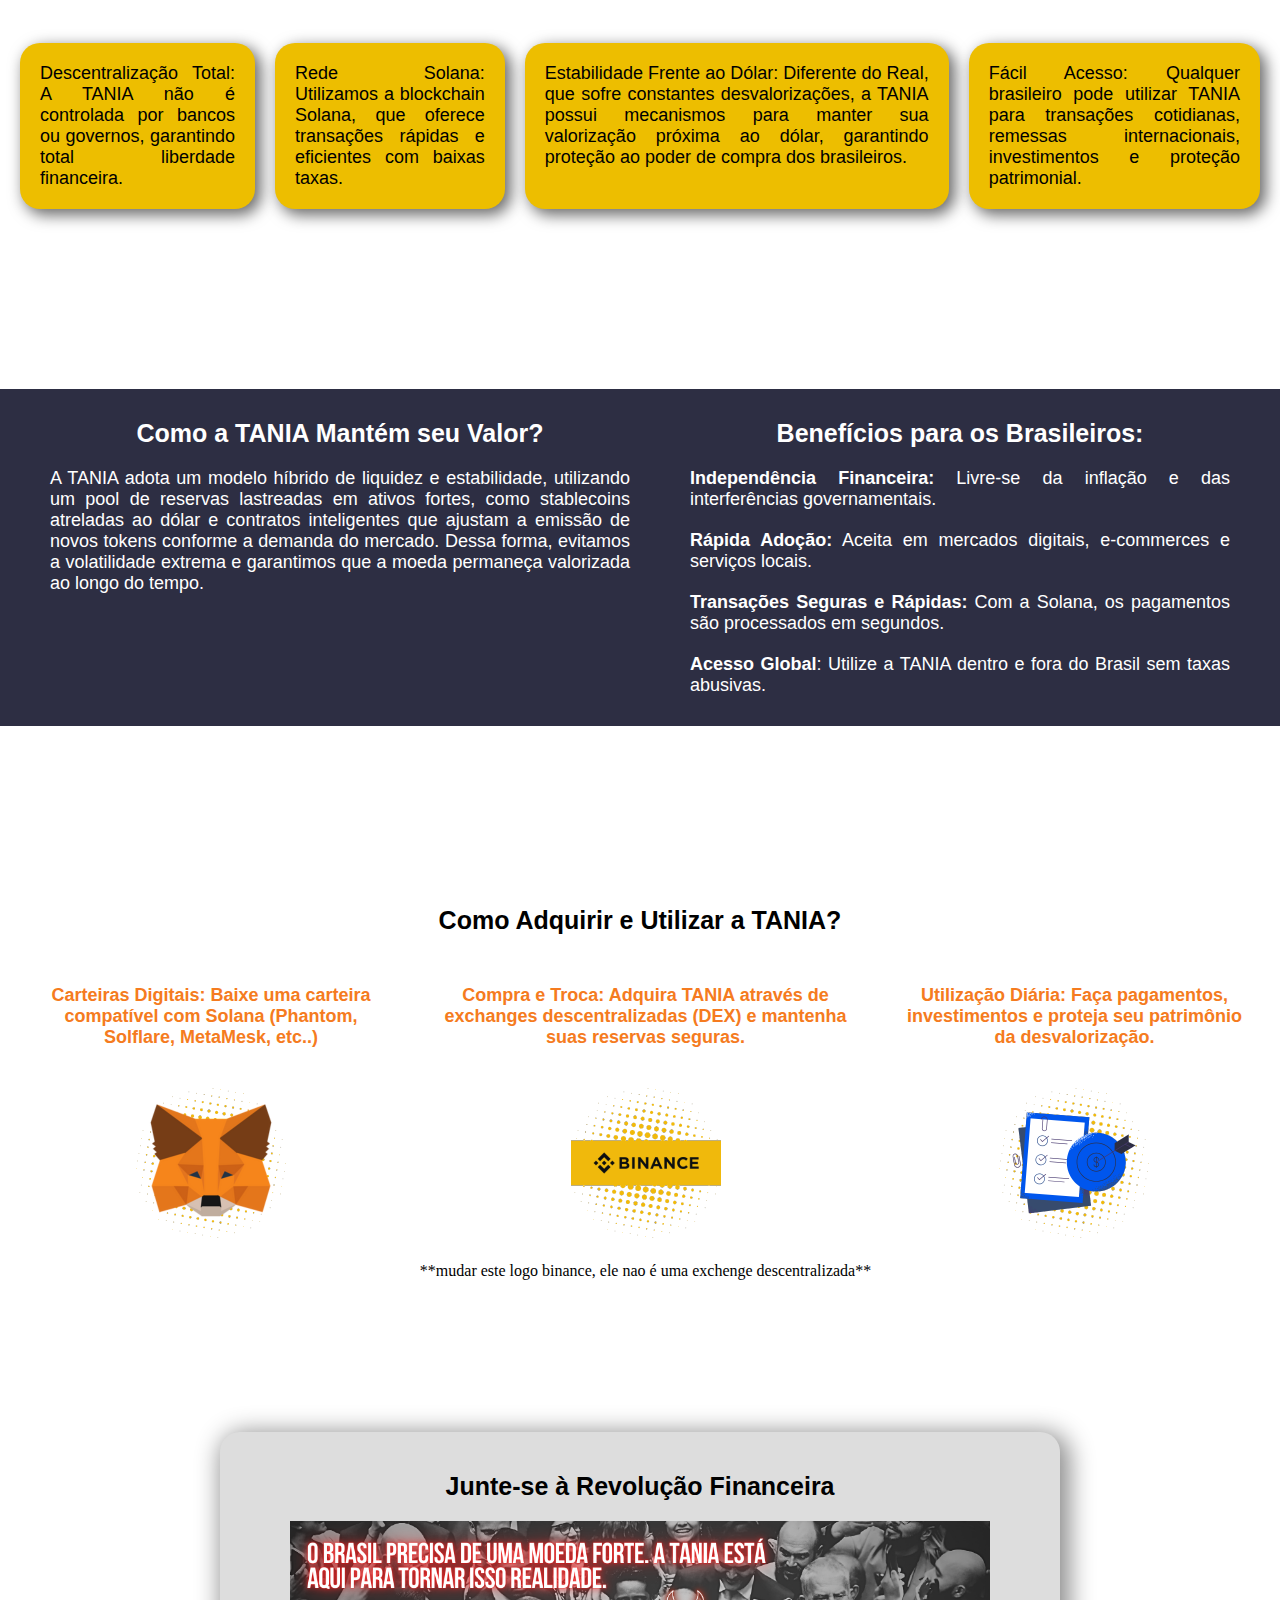
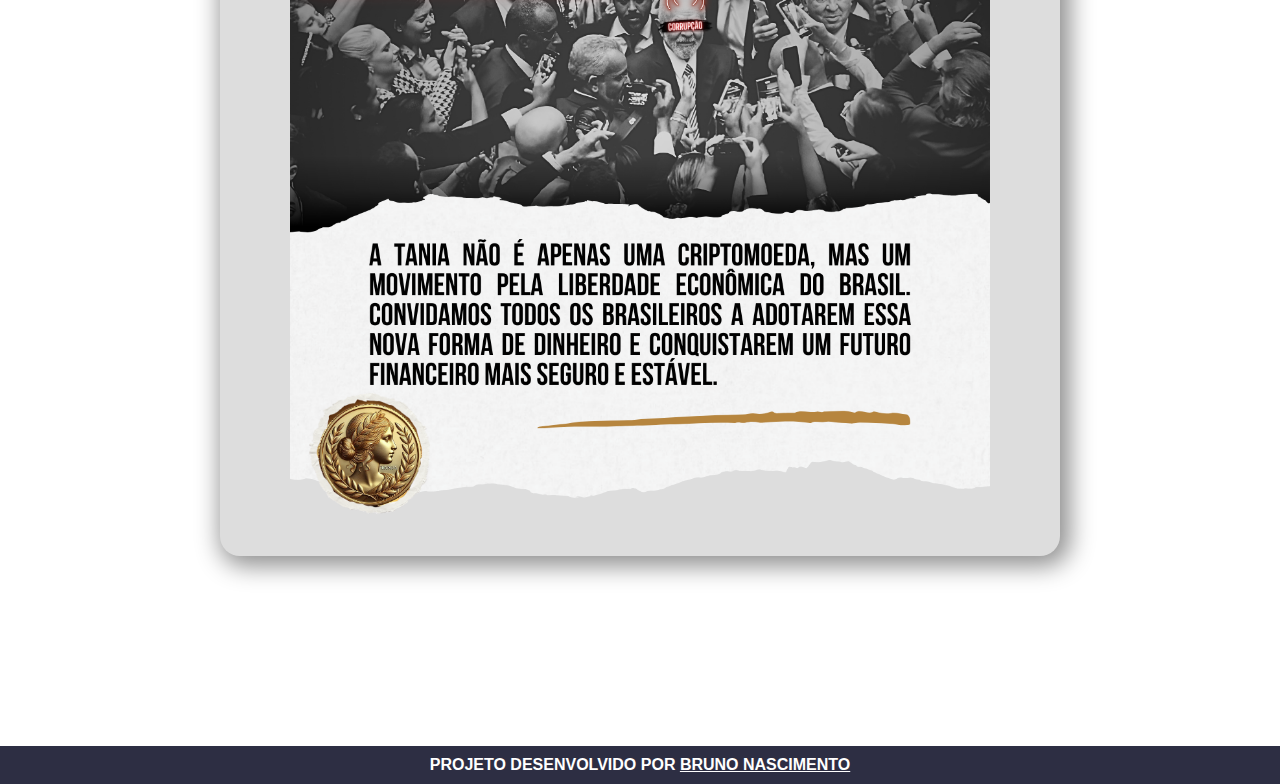
==== commit b8bc4140: "criando pagina separada" ====
--- a/index.html
+++ b/index.html
@@ -21,8 +21,9 @@
             <div class="nav-list">
                 <ul>
                     <li class="nav-item"><a href="#" class="nav-link">SOBRE</a></li>
-                    <li class="nav-item"><a href="#" class="nav-link">CONTATO</a></li>
-                    <li class="nav-item"><a href="#" class="nav-link">MAIS</a></li>
+                    <li class="nav-item"><a href="#" class="nav-link">TUTORIAL</a></li>
+                    <li class="nav-item"><a href="#" class="nav-link">SUPORTE</a></li>
+                    <li class="nav-item"><a href="pages/missao.html" class="nav-link">MISSÃO</a></li>
                 </ul>
             </div>
 
@@ -39,8 +40,9 @@
         <div class="mobile-menu">
             <ul>
                 <li class="nav-item"><a href="#" class="nav-link">SOBRE</a></li>
-                <li class="nav-item"><a href="#" class="nav-link">CONTATO</a></li>
-                <li class="nav-item"><a href="#" class="nav-link">MAIS</a></li>
+                <li class="nav-item"><a href="#" class="nav-link">TUTORIAL</a></li>
+                <li class="nav-item"><a href="#" class="nav-link">SUPORTE</a></li>
+                <li class="nav-item"><a href="pages/missao.html" class="nav-link">MISSÃO</a></li>
             </ul>
 
             <div class="login-button">
@@ -77,10 +79,7 @@
             </div>
         </section>
 
-        
-        <div class="quebra-texto">
-            <h1>Apresentando a TANIA: A Nova Era da Liberdade Financeira no Brasil</h1>
-        </div>
+                    
 
         <section class="secao-main2">
             
@@ -201,17 +200,16 @@
 
         <section class="secao-main6">
 
-            <div class="div-title-como-adquirir">
-                <h1>Junte-se à Revolução Financeira</h1>
-            </div>
                          
             <div class="div-revolucao">
 
+                <div class="div-title-como-adquirir">
+                    <h1>Junte-se à Revolução Financeira</h1>
+                </div>
+
                 <div class="div-content">
                     
-                    <img src="img/wallpaper/politicos.png" alt="" width="500px">
-                    <img src="img/wallpaper/alexandre-de-moraes.png" alt="" width="500px">
-                    <img src="img/wallpaper/Barreirinhas-1080x942.png" alt="" width="500px">
+                    <img src="img/wallpaper/politicos.png" alt="" width="700px">
                 </div>
 
                
@@ -220,7 +218,7 @@
         </section>
 
 
-        <footer>SITE CRIADO POR BRUNO NASCIMENTO</footer>
+        <footer>PROJETO DESENVOLVIDO POR <a href="https://github.com/Bruno70i?tab=repositories" target="_blank">BRUNO NASCIMENTO</a></footer>
 
     </main>
 
--- a/style.css
+++ b/style.css
@@ -58,7 +58,7 @@
 }
 
 .nav-logo p {
-    font-family: var(--font-primary);
+    font-family: var(--font-secondary);
     padding: 10px;
     font-weight: bolder;
     font-size: 25px;
@@ -139,7 +139,7 @@
 }
 
 .div-intro {
-    font-family: var(--font-primary);
+    font-family: var(--font-secondary);
     padding: 20px;
     
     /* Centraliza a div dentro do container */
@@ -216,26 +216,18 @@
 }
 
 
-.quebra-texto {
-    text-align: center;
-    padding: 20px;
-    font-size: 14px;
-    font-family: var(--font-secondary);
-}
-
-
 /* -------------------- secao 2 INICIO -------------------- */
 .secao-main2 {
     margin: auto;
     align-items: center;
-    background-color: rgba(216, 216, 216, 0.692);
+    background-color: var(--cor-composto11);
+    color: white;
     display: flex;
     justify-content: space-around; /* organiza os itens no centro */
     padding: 15px;
-    max-width: 1200px;
-    border-radius: 20px;
+    max-width: 1000px;
     box-shadow: 5px 10px 15px 6px rgba(71, 66, 37, 0.377);
-    margin-bottom: 150px;
+    margin-bottom: 100px;
 }
 
 .div-texto {
@@ -249,11 +241,11 @@
 
 .div-texto p {
     font-family: var(--font-secondary);
-    line-height: 1.5; /*espaços entre linhas*/
+    line-height: 1.3; /*espaços entre linhas*/
     text-indent: 2rem; /* indenta o texto */
     padding: 10px 10px 10px 0px;
     text-align: justify;
-    font-size: 20px;
+    font-size: 17px;
 }
 
 
@@ -352,7 +344,7 @@
 
 .secao-main5 {
     text-align: center;
-    margin-bottom: 10rem;
+    margin-bottom: 7rem;
     
 }
 
@@ -387,27 +379,31 @@
 /* -------------------- SECAO 6 inicio -------------------- */
 
 .secao-main6 {
-    background-color: var(--cor-composto11);
-    margin: auto;
-    text-align: center;
-    color: white;
+    margin: auto;
+    text-align: center;
+    padding: 30px;
+    .background-color: #000BED; /* aqui vai o back grand de imagme- */
 }
 
 .div-revolucao {
-    display: flex;
-    margin: auto;
-    padding: 20px;
-    max-width: 1800px;
+    margin: auto;
+    padding: 20px;
+    max-width: 800px;
     align-items: center;
     justify-content: center;
     font-family: var(--font-secondary);
-    
-}
-
-.div-content p {
-    padding: 20px;
-    font-size: 20px;
-}
+    border-radius: 20px;
+    background-color: rgb(221, 221, 221);
+    box-shadow: 5px 5px 25px 5px rgba(0, 0, 0, 0.445);
+}
+
+.div-content {
+    justify-content: center;
+}
+
+
+
+
 
 /* -------------------- SECAO 6 fim -------------------- */
 
@@ -424,3 +420,7 @@
     text-align: center;
     color: white;
 }
+
+footer a {
+    color: white;
+}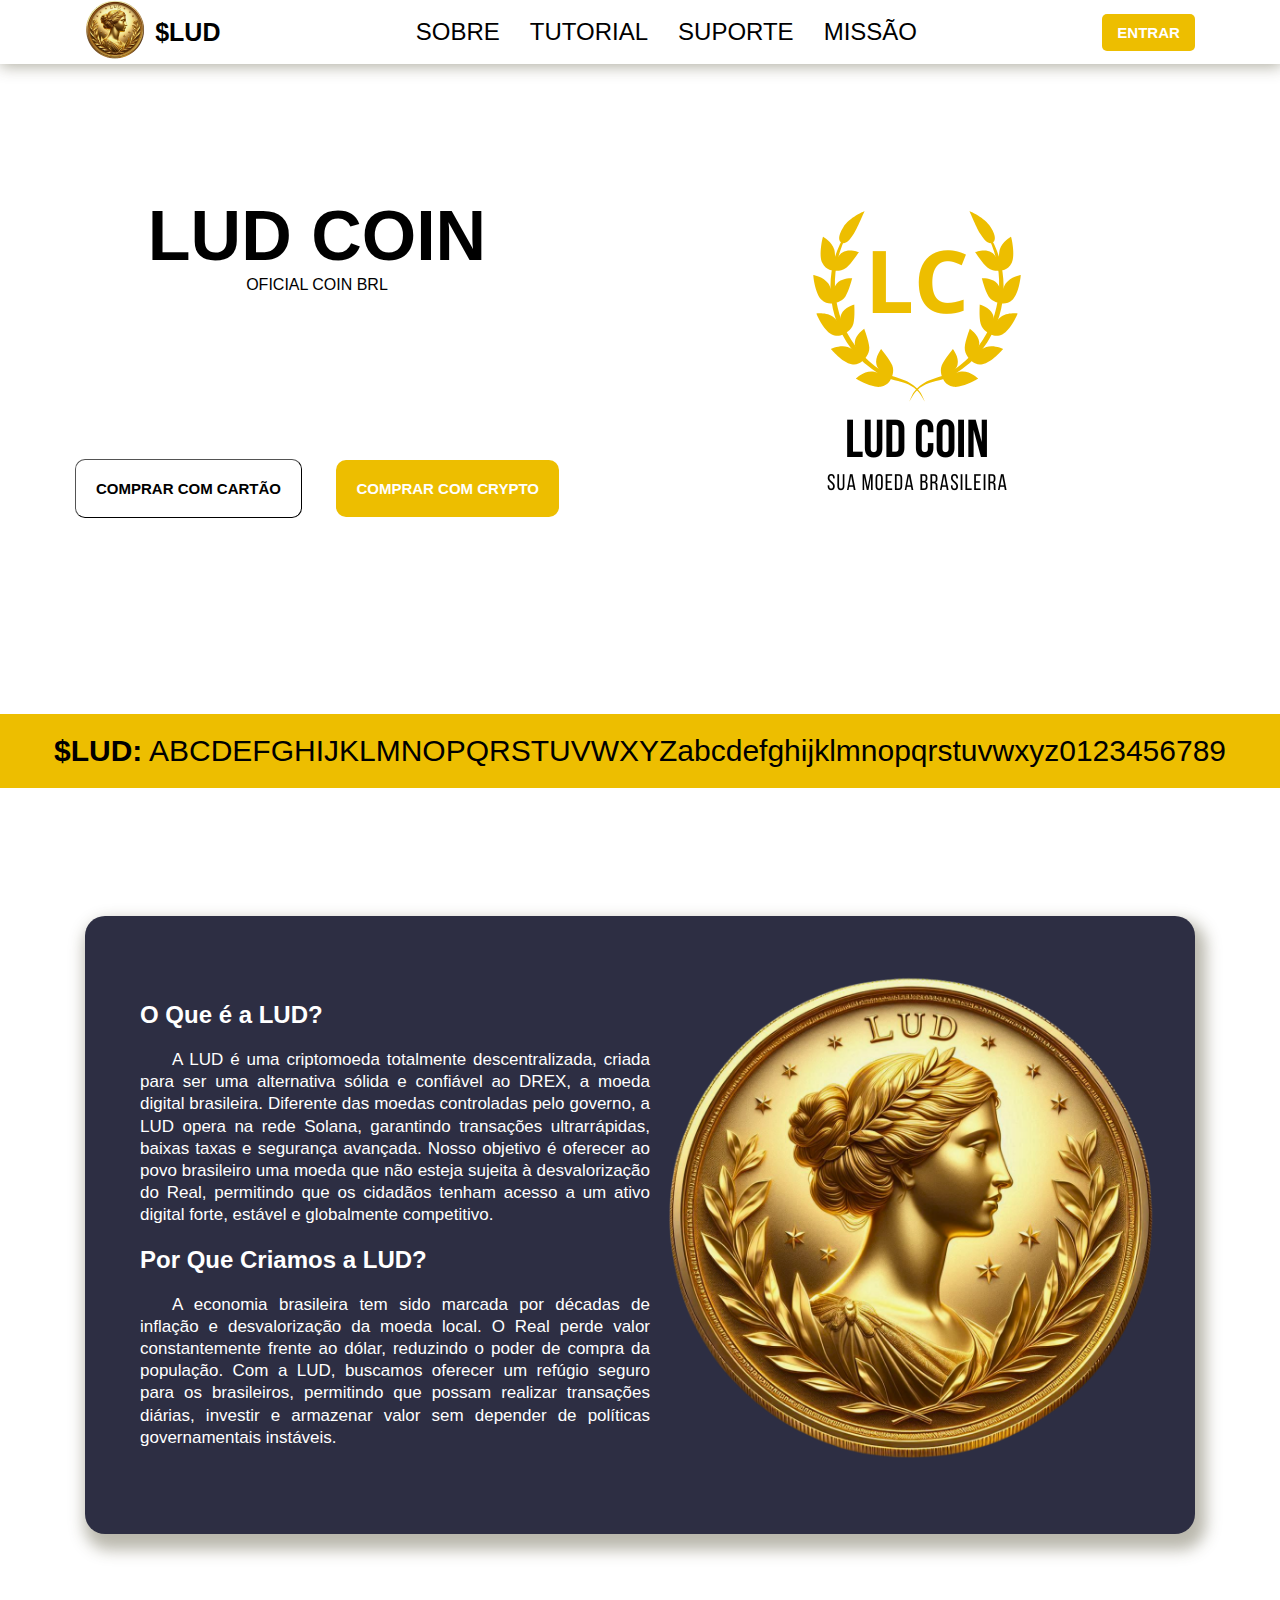
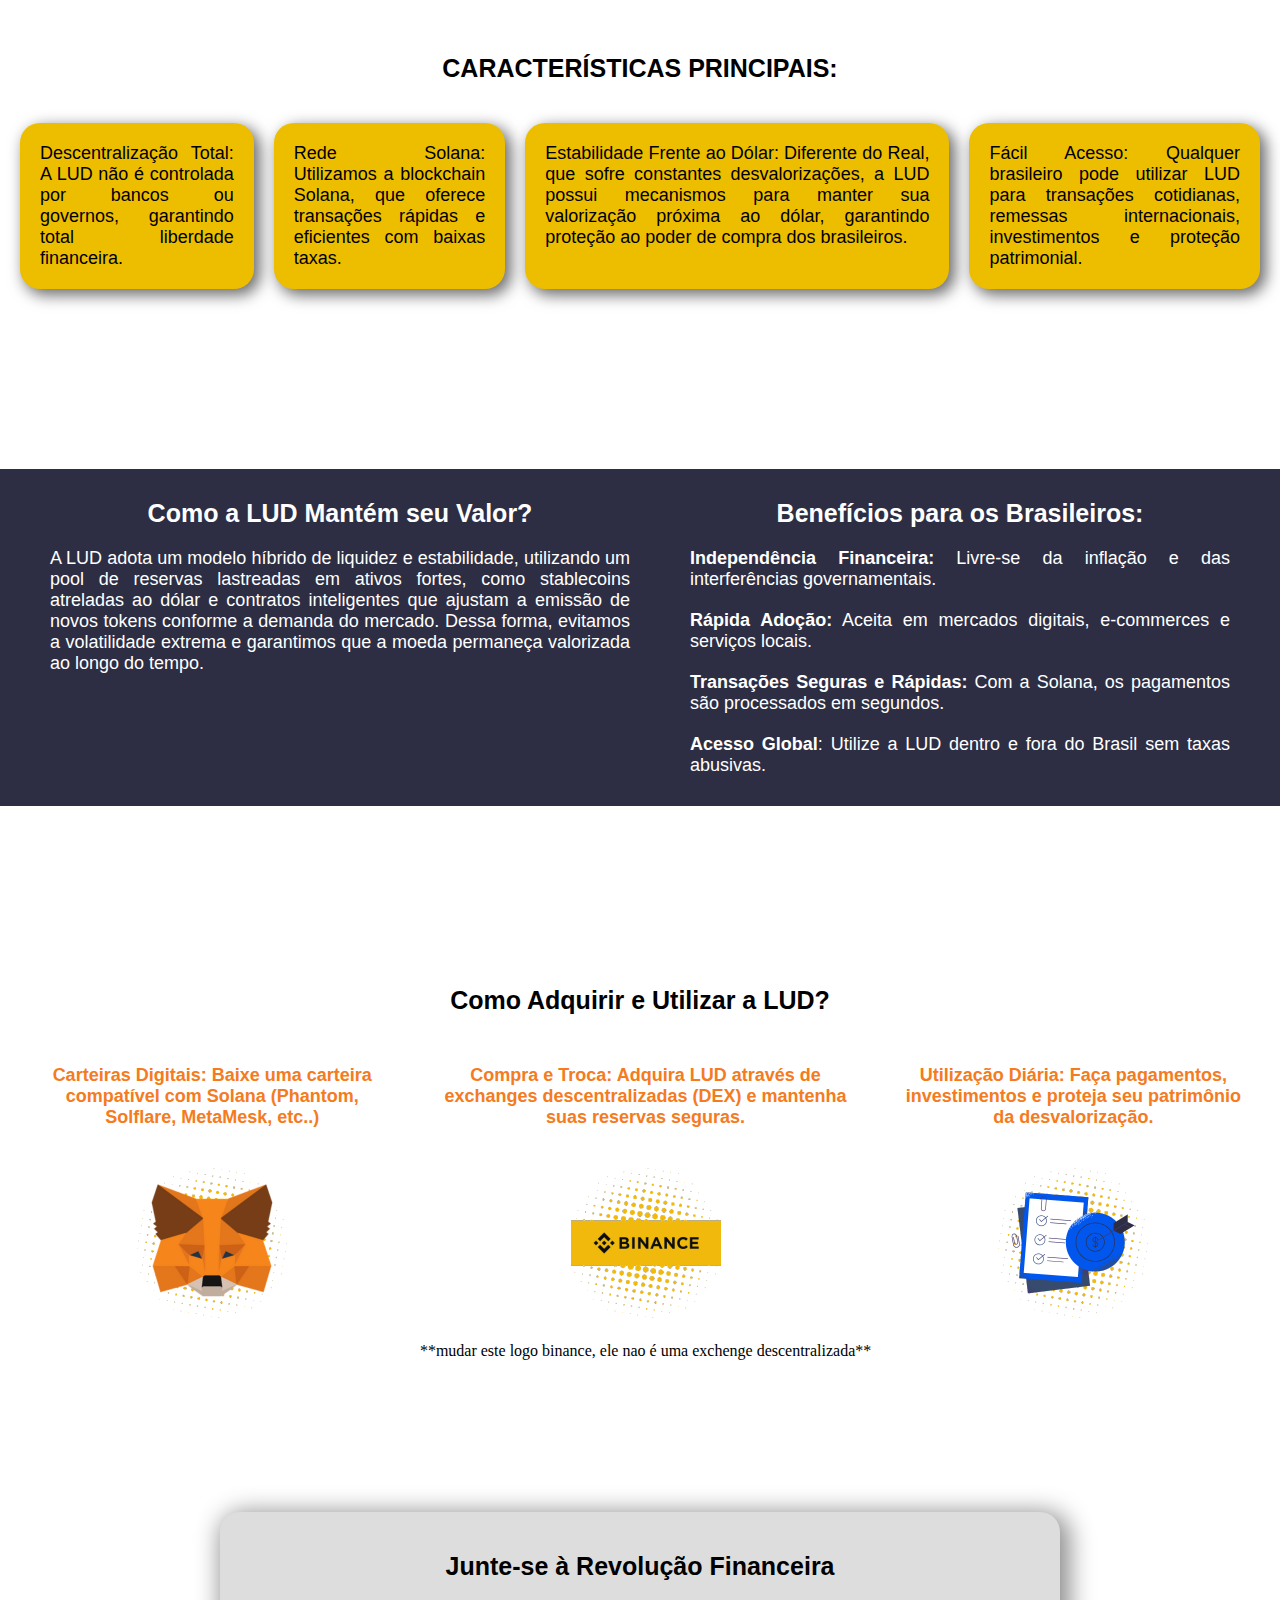
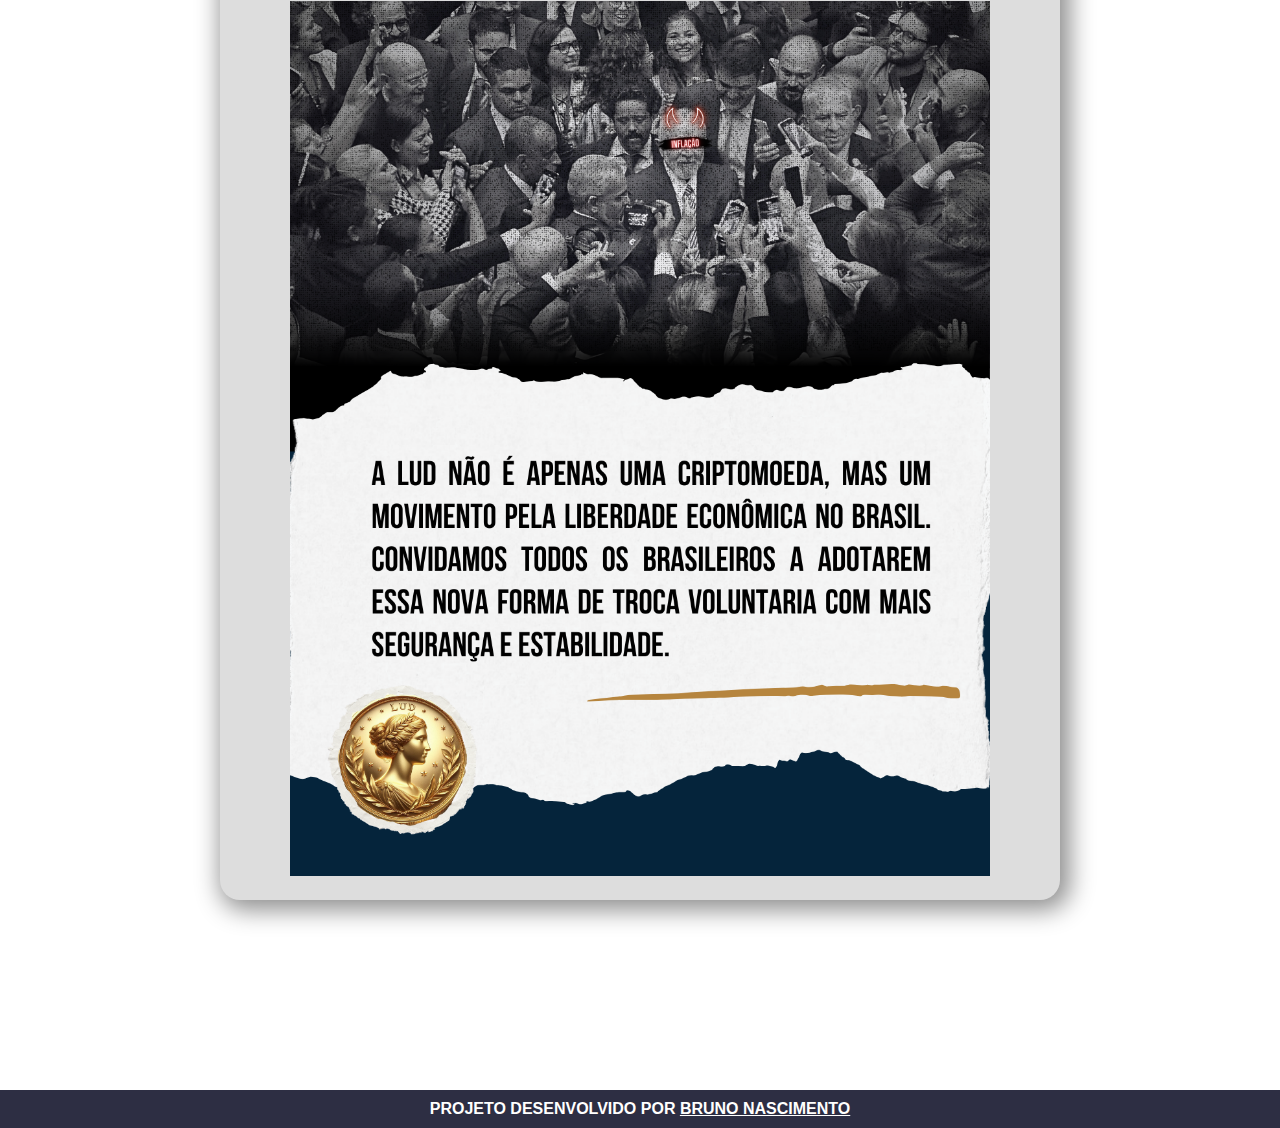
==== commit c2fa1871: "Novas anterações" ====
--- a/index.html
+++ b/index.html
@@ -3,7 +3,7 @@
 <head>
     <meta charset="UTF-8">
     <meta name="viewport" content="width=device-width, initial-scale=1.0">
-    <title>TANIA COIN</title>
+    <title>LUD COIN</title>
     <link rel="stylesheet" href="style.css">
 
     <!-- https://melaniameme.com/ -->
@@ -15,7 +15,7 @@
         <nav class="nav-bar">
             <div class="nav-logo">
                 <a href="/index.html"><img src="img/moeda_logo_60x60.png" alt="alt"></a>
-                <p>$TANIA</p>
+                <p>$LUD</p>
             </div>
 
             <div class="nav-list">
@@ -32,7 +32,7 @@
             </div>
 
             <div class="mobile-menu-icon">
-                <button onclick="menuShow()"><img class="icon" src="img/icon/menu_white_36dp.svg"></button>
+                <button><img class="icon" src="img/icon/menu_white_36dp.svg"></button>
             </div>
         </nav>
 
@@ -56,7 +56,7 @@
     <main>
         <section class="secao-main">
             <div class="div-intro">
-                <h1>TANIA COIN</h1>
+                <h1>LUD COIN</h1>
                 <p>OFICIAL COIN BRL</p>
 
                 <div class="btn-compras">
@@ -74,7 +74,7 @@
 
         <section class="secao-token-id">
             <div class="div-token">
-                <h1> <strong>$TANIA:</strong> ABCDEFGHIJKLMNOPQRSTUVWXYZabcdefghijklmnopqrstuvwxyz0123456789 
+                <h1> <strong>$LUD:</strong> ABCDEFGHIJKLMNOPQRSTUVWXYZabcdefghijklmnopqrstuvwxyz0123456789 
                 </h1>
             </div>
         </section>
@@ -85,14 +85,14 @@
             
             <div class="div-texto">
               
-                <h2>O Que é a TANIA?</h2>
-                
-                <p>A TANIA é uma criptomoeda totalmente descentralizada, criada para ser uma alternativa sólida e confiável ao DREX, a moeda digital brasileira. Diferente das moedas controladas pelo governo, a TANIA opera na rede Solana, garantindo transações ultrarrápidas, baixas taxas e segurança avançada.
+                <h2>O Que é a LUD?</h2>
+                
+                <p>A LUD é uma criptomoeda totalmente descentralizada, criada para ser uma alternativa sólida e confiável ao DREX, a moeda digital brasileira. Diferente das moedas controladas pelo governo, a LUD opera na rede Solana, garantindo transações ultrarrápidas, baixas taxas e segurança avançada.
                 Nosso objetivo é oferecer ao povo brasileiro uma moeda que não esteja sujeita à desvalorização do Real, permitindo que os cidadãos tenham acesso a um ativo digital forte, estável e globalmente competitivo.</p>
 
-                <h2>Por Que Criamos a TANIA?</h2>
-                
-                <p>A economia brasileira tem sido marcada por décadas de inflação e desvalorização da moeda local. O Real perde valor constantemente frente ao dólar, reduzindo o poder de compra da população. Com a TANIA, buscamos oferecer um refúgio seguro para os brasileiros, permitindo que possam realizar transações diárias, investir e armazenar valor sem depender de políticas governamentais instáveis.</p>
+                <h2>Por Que Criamos a LUD?</h2>
+                
+                <p>A economia brasileira tem sido marcada por décadas de inflação e desvalorização da moeda local. O Real perde valor constantemente frente ao dólar, reduzindo o poder de compra da população. Com a LUD, buscamos oferecer um refúgio seguro para os brasileiros, permitindo que possam realizar transações diárias, investir e armazenar valor sem depender de políticas governamentais instáveis.</p>
 
             </div>
 
@@ -112,7 +112,7 @@
                 
                 <div class="div-texto-caracteristicas">
                     <p class="text-item">
-                        Descentralização Total: A TANIA não é controlada por bancos ou governos, garantindo total liberdade financeira.
+                        Descentralização Total: A LUD não é controlada por bancos ou governos, garantindo total liberdade financeira.
                     </p>
 
                     <p class="text-item">
@@ -120,11 +120,11 @@
                     </p>
 
                     <p class="text-item">
-                        Estabilidade Frente ao Dólar: Diferente do Real, que sofre constantes desvalorizações, a TANIA possui mecanismos para manter sua valorização próxima ao dólar, garantindo proteção ao poder de compra dos brasileiros.
-                    </p>
-                
-                    <p class="text-item">
-                        Fácil Acesso: Qualquer brasileiro pode utilizar TANIA para transações cotidianas, remessas internacionais, investimentos e proteção patrimonial.
+                        Estabilidade Frente ao Dólar: Diferente do Real, que sofre constantes desvalorizações, a LUD possui mecanismos para manter sua valorização próxima ao dólar, garantindo proteção ao poder de compra dos brasileiros.
+                    </p>
+                
+                    <p class="text-item">
+                        Fácil Acesso: Qualquer brasileiro pode utilizar LUD para transações cotidianas, remessas internacionais, investimentos e proteção patrimonial.
                     </p>
                 </div>
             </div>
@@ -134,9 +134,9 @@
         <section class="secao-main4">
 
             <div class="div-conteudo">
-                <h1>Como a TANIA Mantém seu Valor?</h1>
-                <p>
-                    A TANIA adota um modelo híbrido de liquidez e estabilidade, utilizando um pool de reservas lastreadas em ativos fortes, como stablecoins atreladas ao dólar e contratos inteligentes que ajustam a emissão de novos tokens conforme a demanda do mercado. Dessa forma, evitamos a volatilidade extrema e garantimos que a moeda permaneça valorizada ao longo do tempo.
+                <h1>Como a LUD Mantém seu Valor?</h1>
+                <p>
+                    A LUD adota um modelo híbrido de liquidez e estabilidade, utilizando um pool de reservas lastreadas em ativos fortes, como stablecoins atreladas ao dólar e contratos inteligentes que ajustam a emissão de novos tokens conforme a demanda do mercado. Dessa forma, evitamos a volatilidade extrema e garantimos que a moeda permaneça valorizada ao longo do tempo.
                 </p>
             </div>
 
@@ -155,7 +155,7 @@
                 </p>
 
                 <p>
-                    <strong>Acesso Global</strong>: Utilize a TANIA dentro e fora do Brasil sem taxas abusivas.
+                    <strong>Acesso Global</strong>: Utilize a LUD dentro e fora do Brasil sem taxas abusivas.
                 </p>
                 
             </div>
@@ -165,7 +165,7 @@
         <section class="secao-main5">
 
             <div class="div-title-como-adquirir">
-                <h1>Como Adquirir e Utilizar a TANIA?</h1>
+                <h1>Como Adquirir e Utilizar a LUD?</h1>
             </div>
             
             <div class="div-main-como-comprar">
@@ -179,7 +179,7 @@
                 </div>
 
                 <div class="div-container">
-                    <h2>Compra e Troca: Adquira TANIA através de exchanges descentralizadas (DEX) e mantenha suas reservas seguras.</h2>
+                    <h2>Compra e Troca: Adquira LUD através de exchanges descentralizadas (DEX) e mantenha suas reservas seguras.</h2>
 
                     <div class="logo-itens">
                         <img src="img/wallpaper/logo-binance-150x150.png" alt="">
--- a/style.css
+++ b/style.css
@@ -224,10 +224,11 @@
     color: white;
     display: flex;
     justify-content: space-around; /* organiza os itens no centro */
-    padding: 15px;
+    padding: 55px;
     max-width: 1000px;
     box-shadow: 5px 10px 15px 6px rgba(71, 66, 37, 0.377);
     margin-bottom: 100px;
+    border-radius: 20px;
 }
 
 .div-texto {
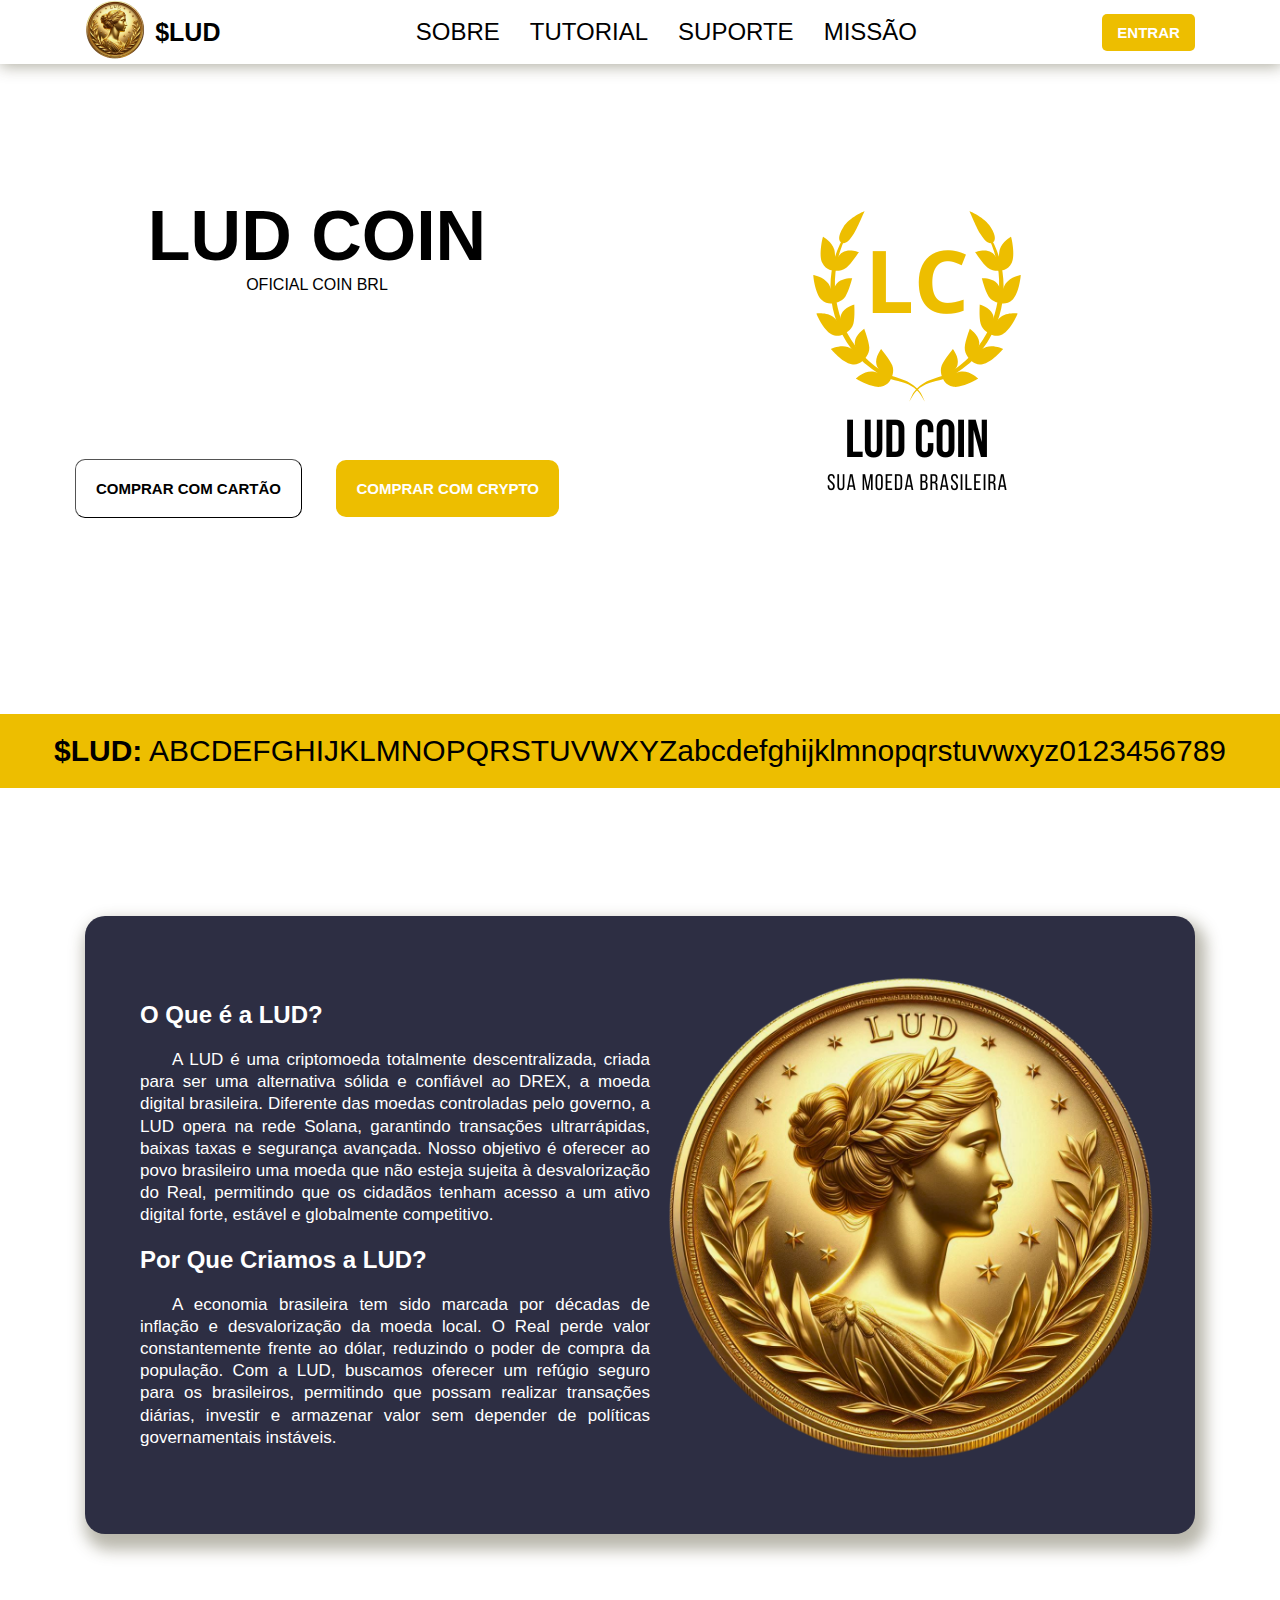
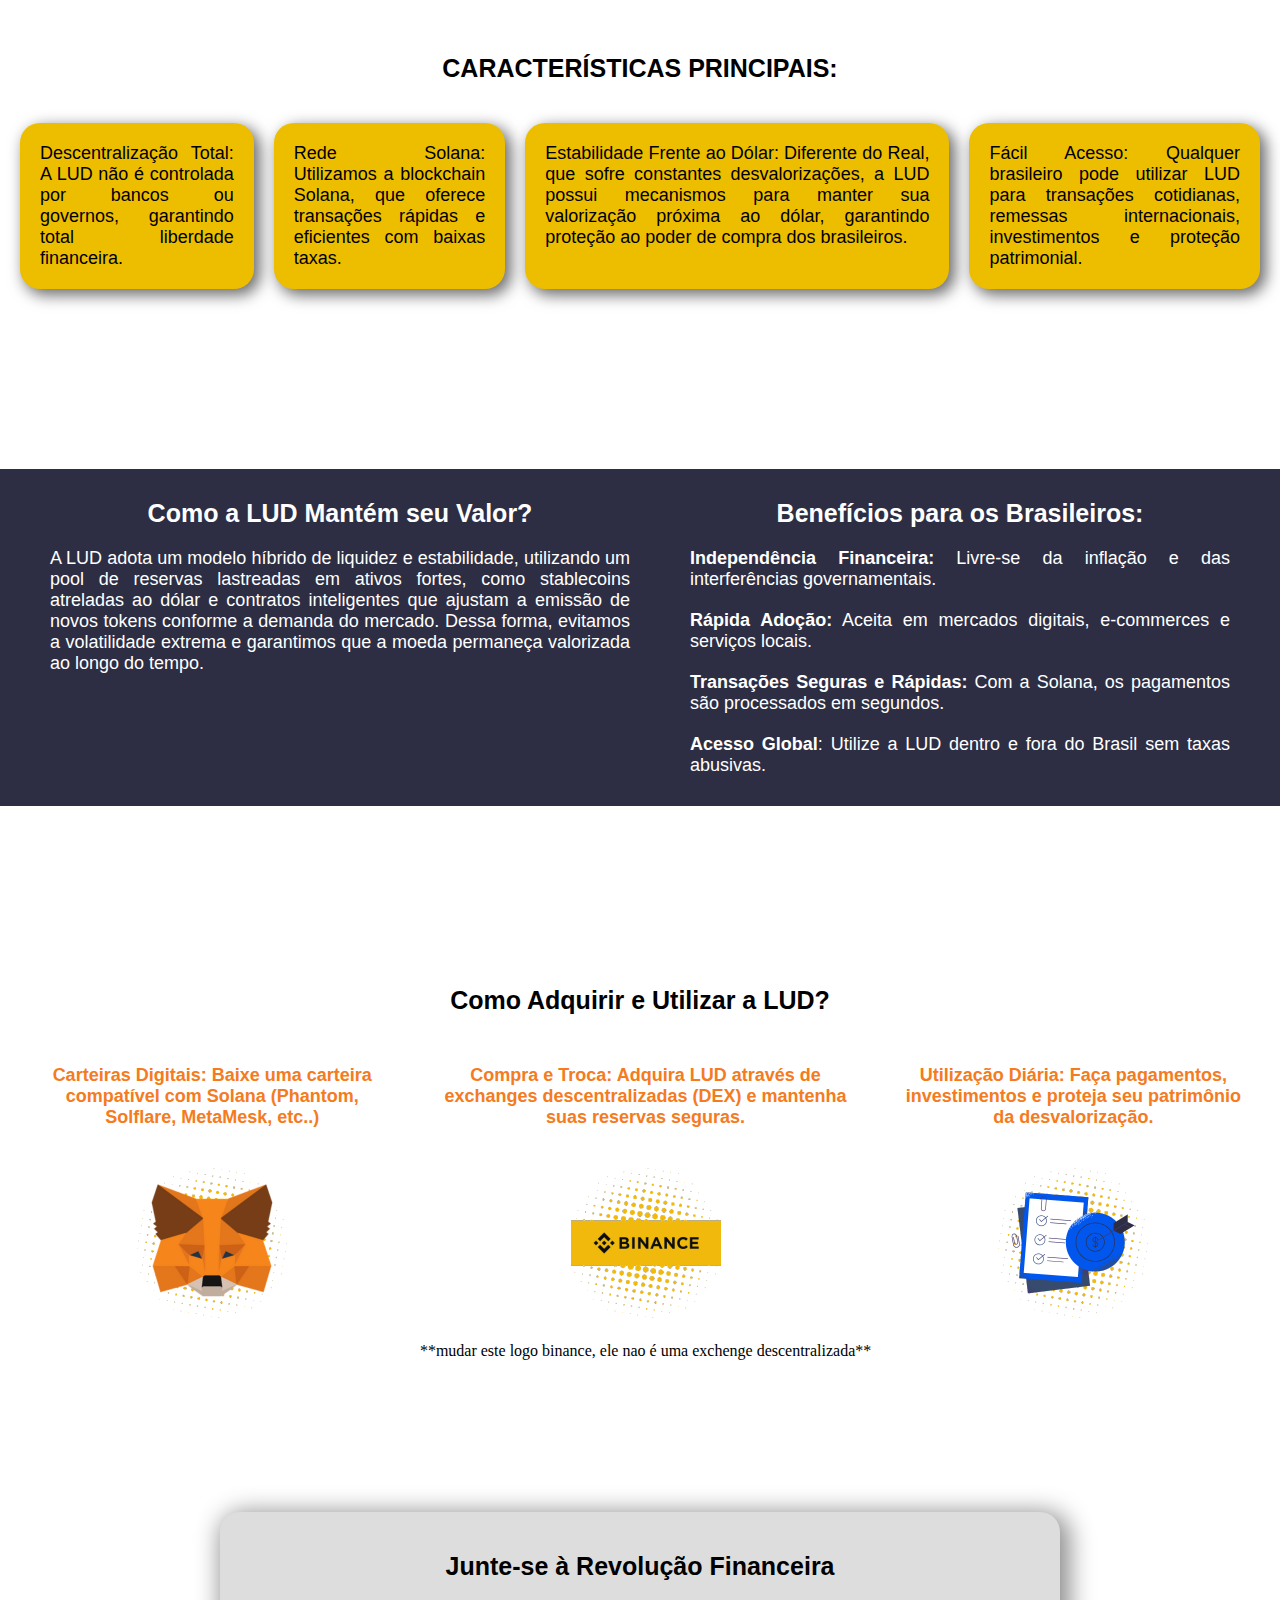
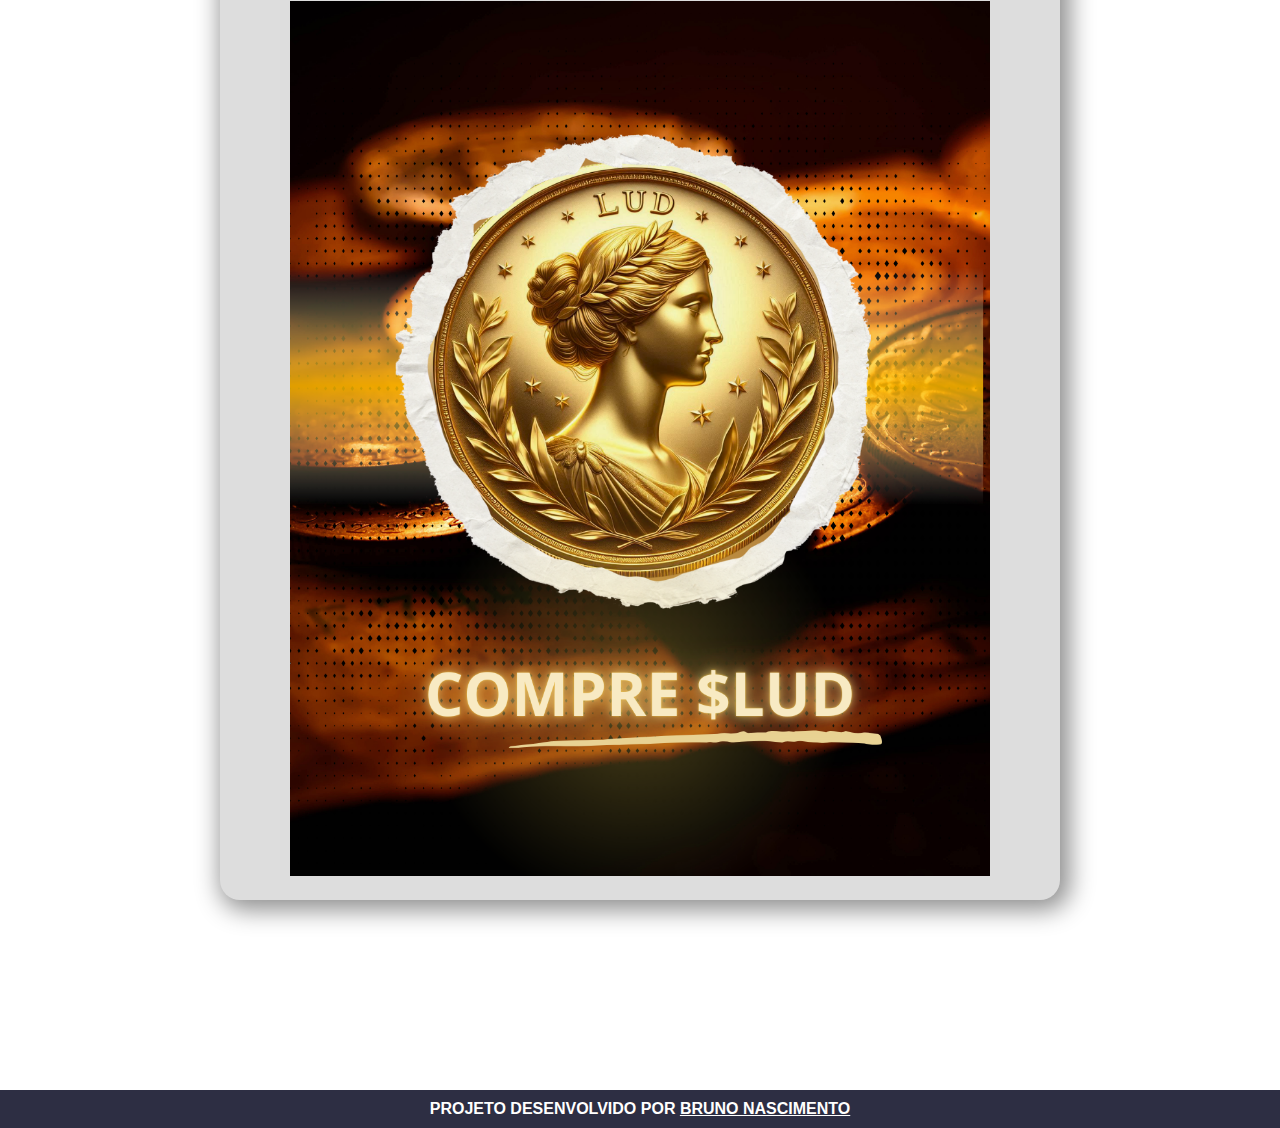
==== commit e3681245: "alteracao da foto principal" ====
--- a/index.html
+++ b/index.html
@@ -209,7 +209,7 @@
 
                 <div class="div-content">
                     
-                    <img src="img/wallpaper/politicos.png" alt="" width="700px">
+                    <img src="img/wallpaper/Foto-Info4.png" alt="" width="700px">
                 </div>
 
                
